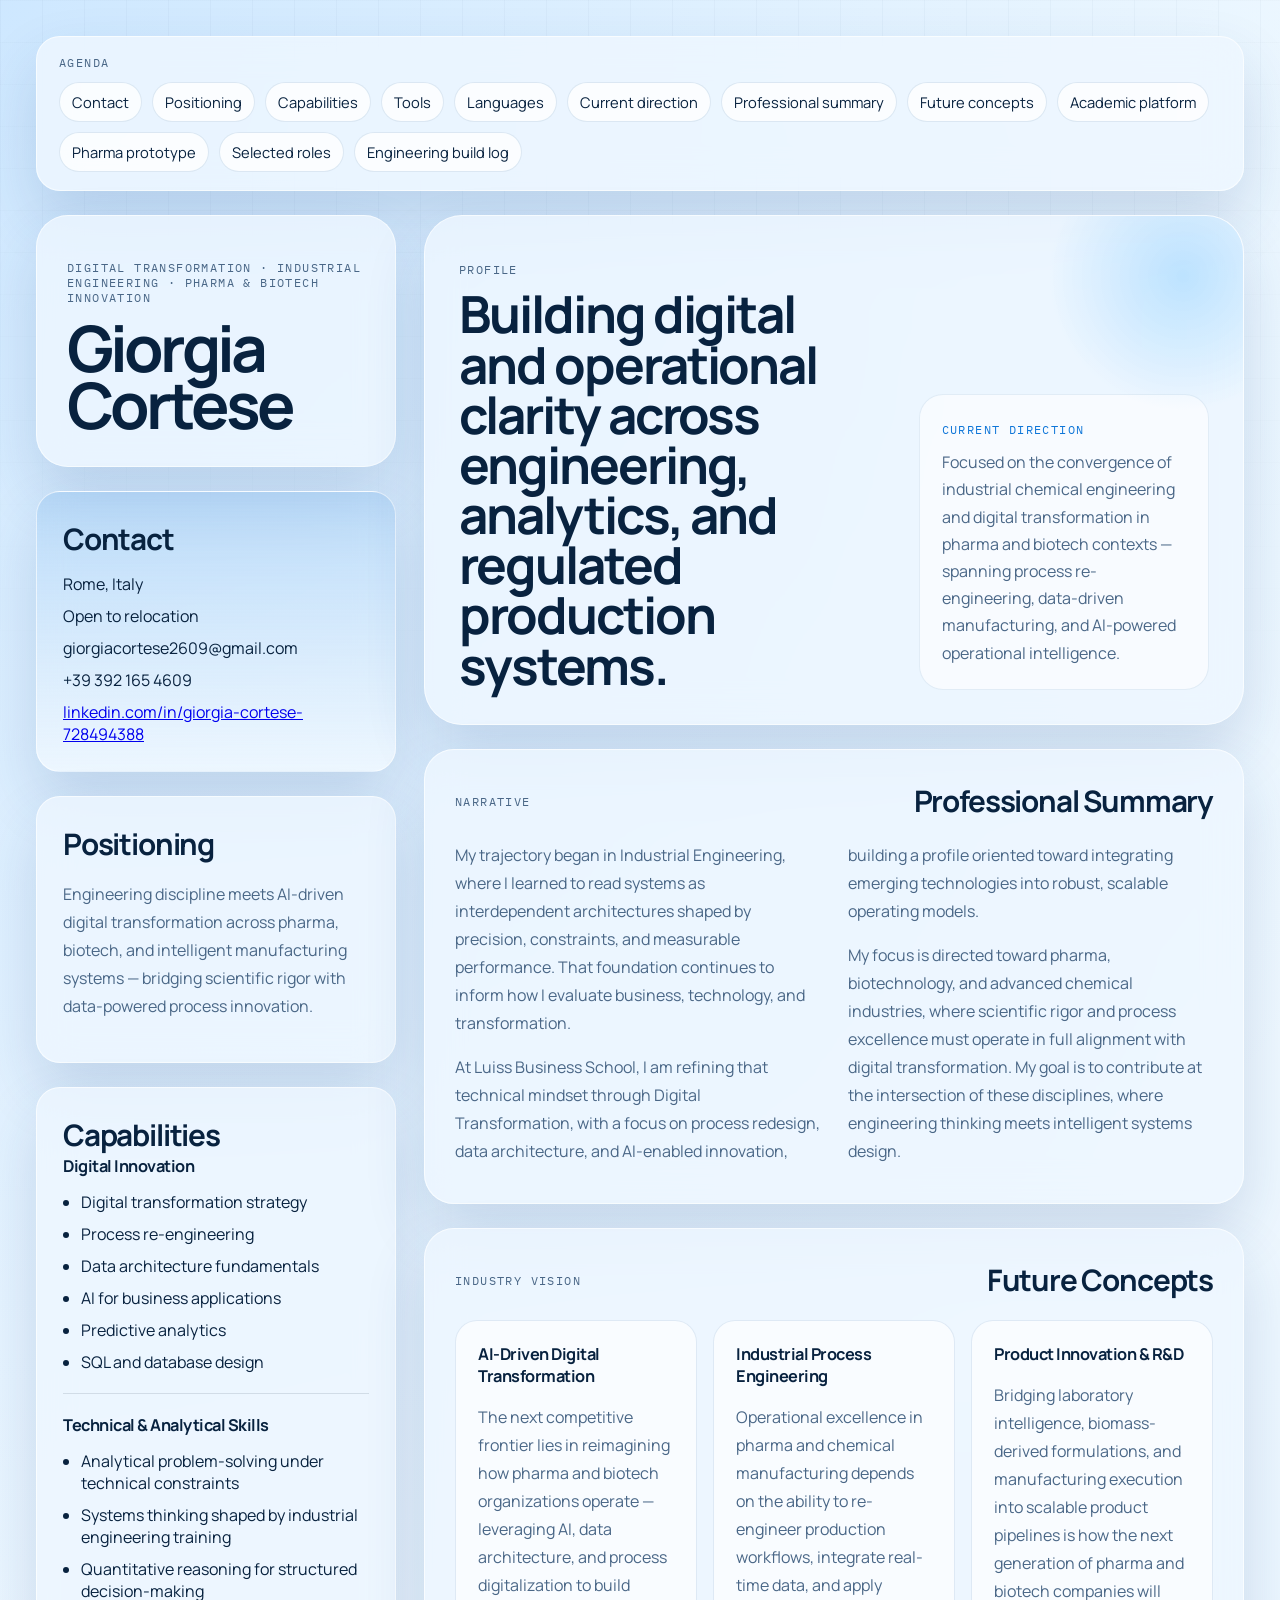
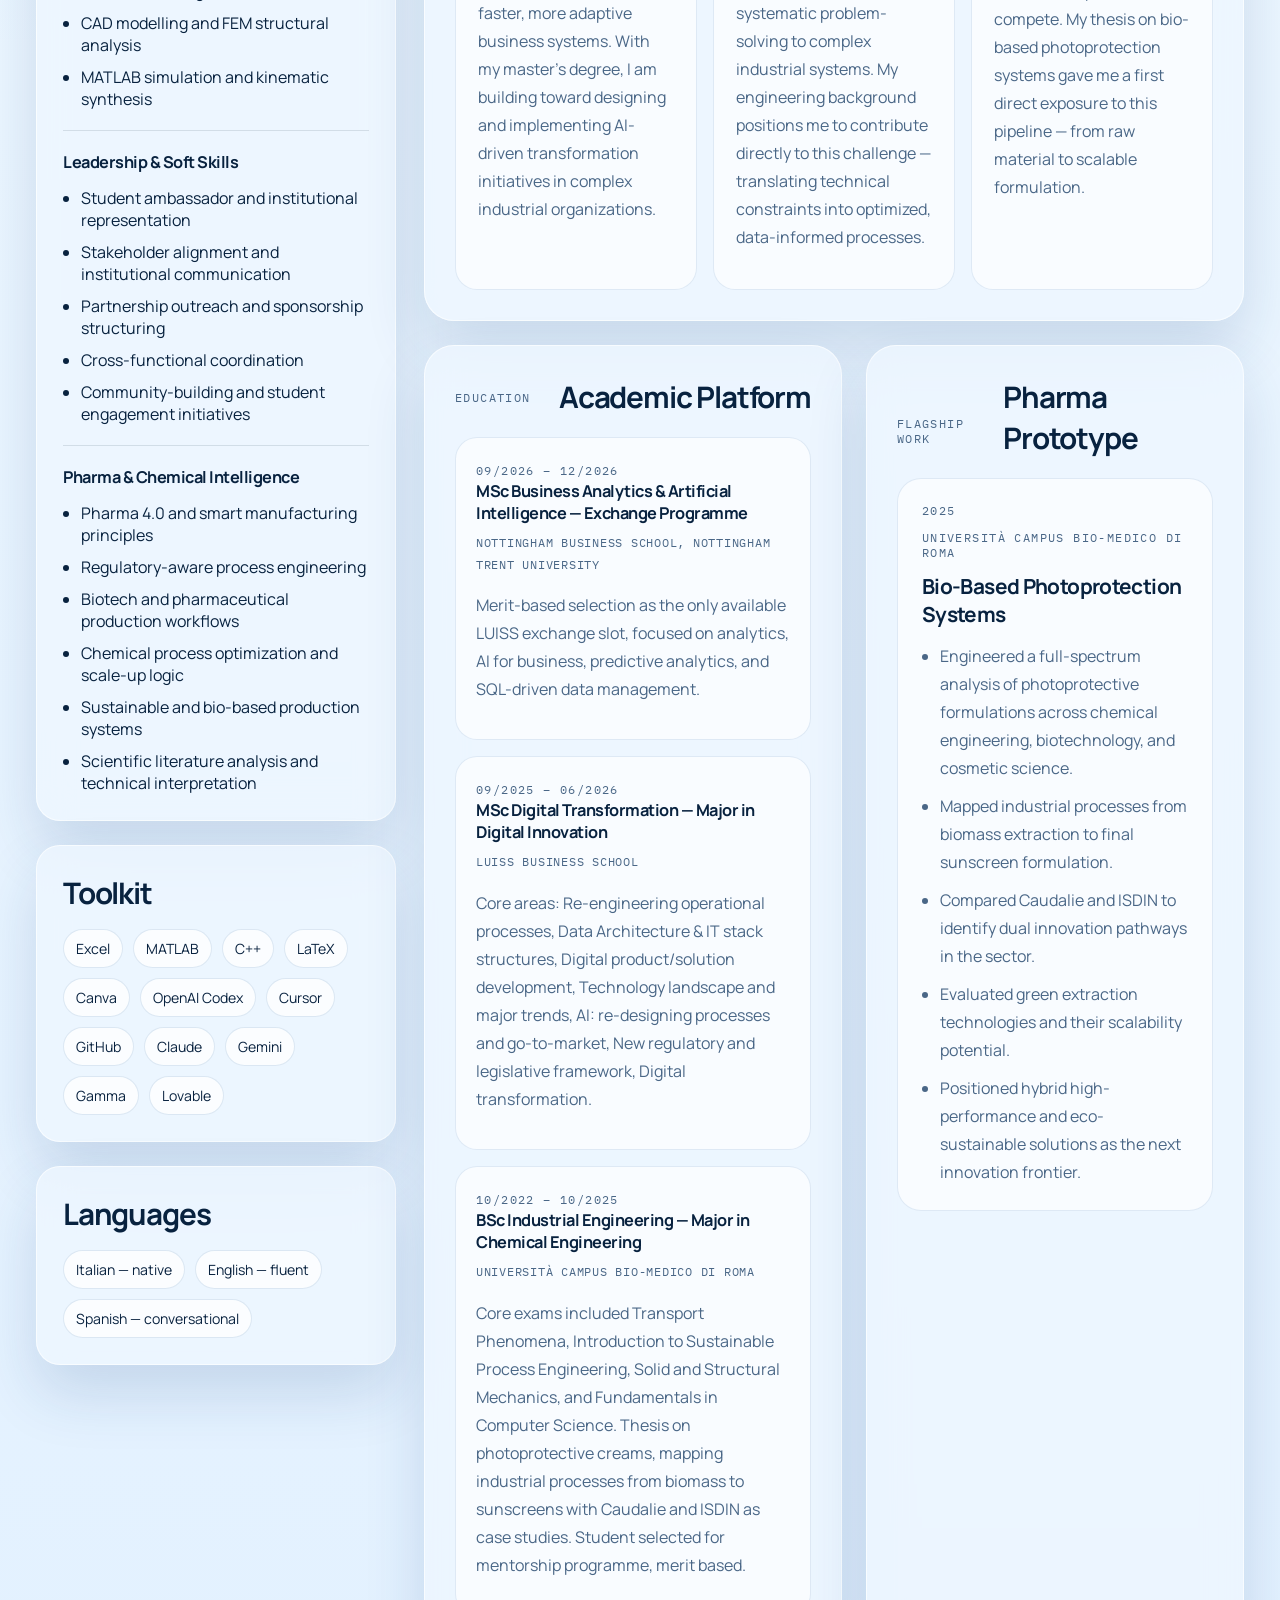
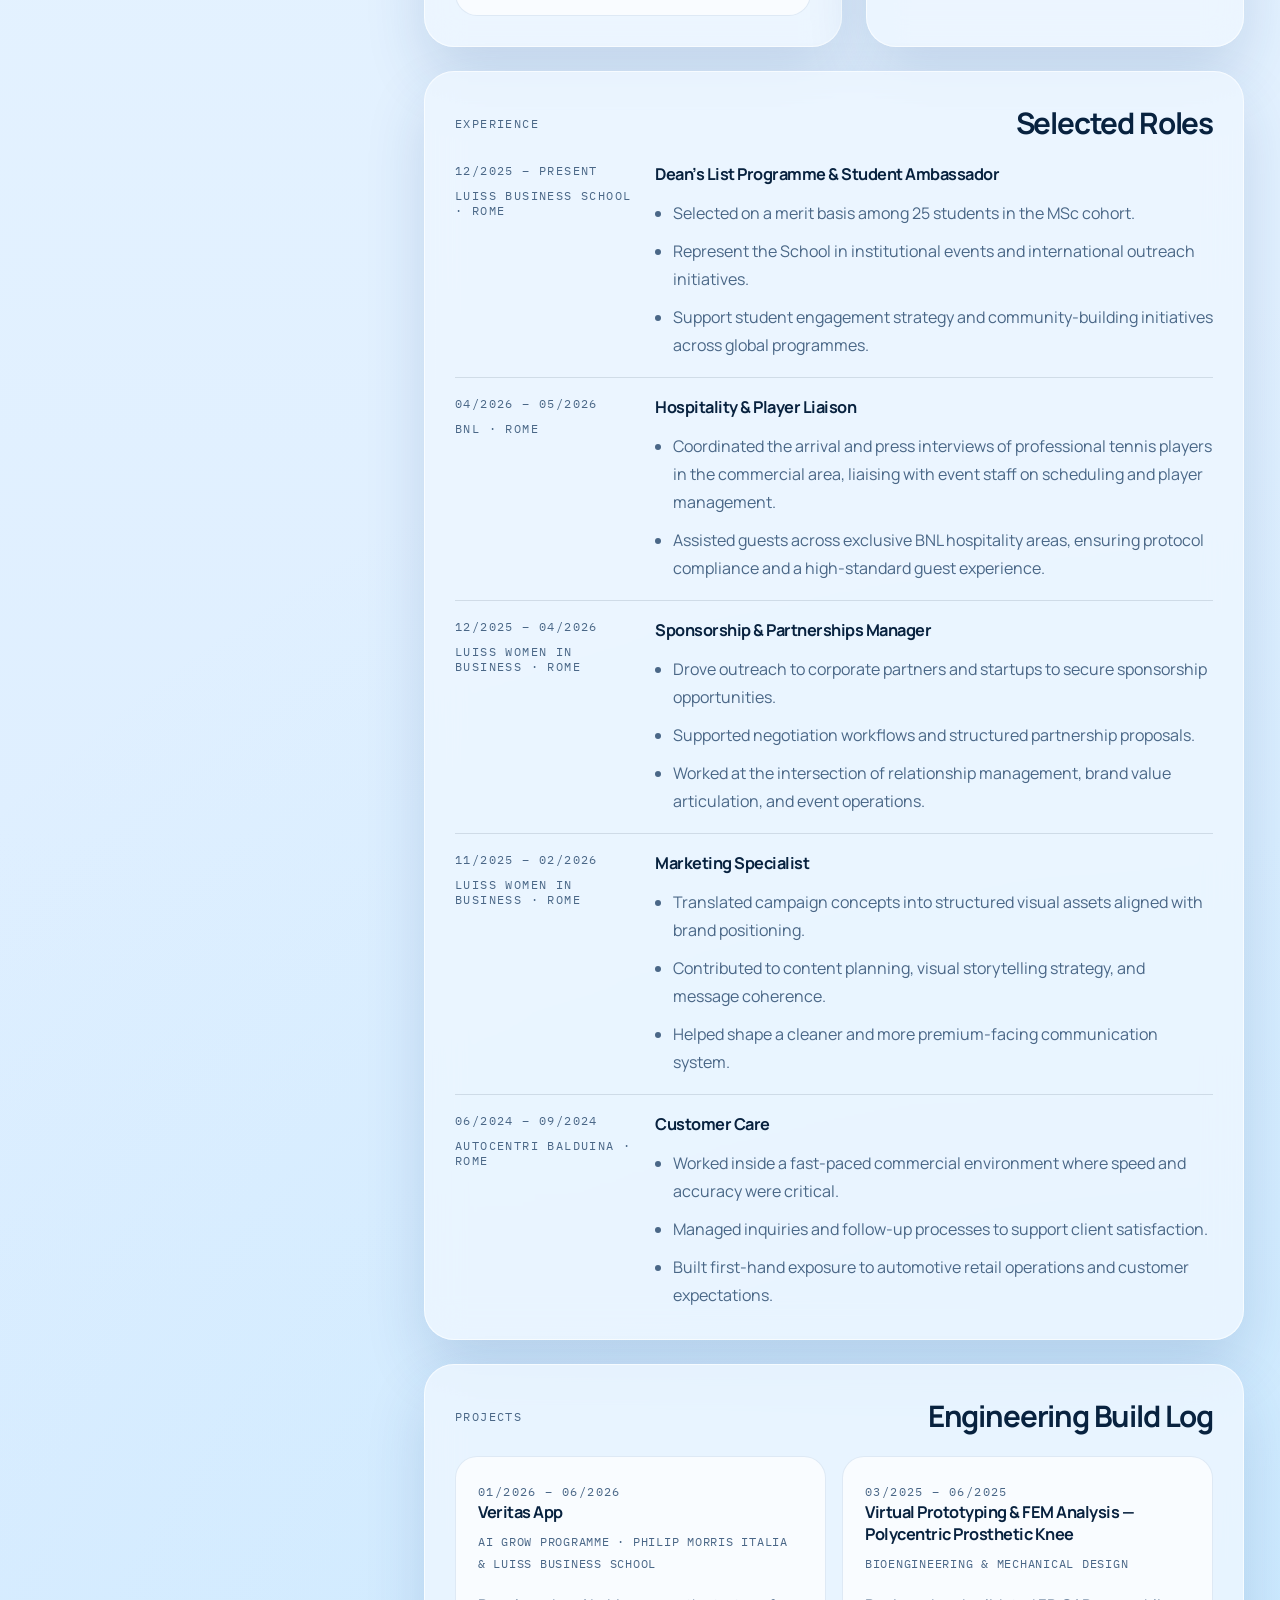
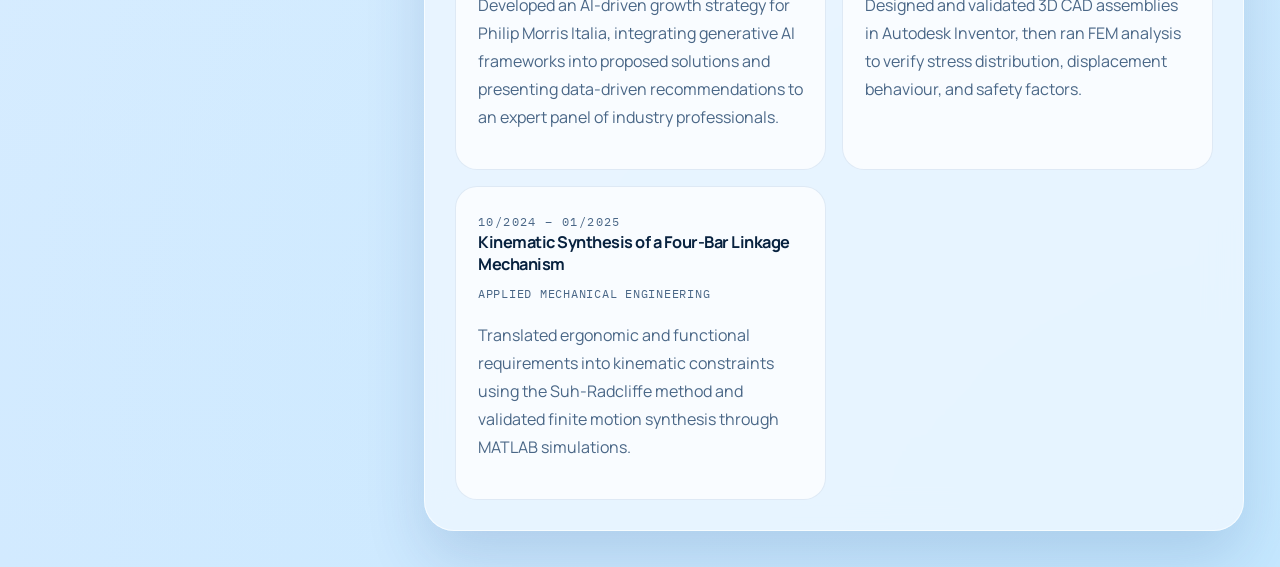
==== docs/index.html @ 7c0b0a6e "Add BNL hospitality role to selected work experience. Co-authored-by: Cursor <cursoragent@cursor.com" ====
<!DOCTYPE html>
<html lang="en">
<head>
  <meta charset="UTF-8">
  <meta name="viewport" content="width=device-width, initial-scale=1.0">
  <meta name="description" content="Resume of Giorgia Cortese, focused on digital transformation, engineering systems, and pharma innovation.">
  <title>Giorgia Cortese | Resume</title>
  <link rel="preconnect" href="https://fonts.googleapis.com">
  <link rel="preconnect" href="https://fonts.gstatic.com" crossorigin>
  <link href="https://fonts.googleapis.com/css2?family=Manrope:wght@400;500;600;700;800&family=IBM+Plex+Mono:wght@400;500&display=swap" rel="stylesheet">
  <link rel="stylesheet" href="./assets/css/main.css">
</head>
<body>
  <div class="page-shell">
    <nav class="agenda-panel" aria-label="Page agenda">
      <p class="agenda-label">Agenda</p>
      <div class="agenda-links">
        <a href="#contact">Contact</a>
        <a href="#positioning">Positioning</a>
        <a href="#capabilities">Capabilities</a>
        <a href="#toolkit">Tools</a>
        <a href="#languages">Languages</a>
        <a href="#current-direction">Current direction</a>
        <a href="#professional-summary">Professional summary</a>
        <a href="#future-concepts">Future concepts</a>
        <a href="#academic-platform">Academic platform</a>
        <a href="#pharma-prototype">Pharma prototype</a>
        <a href="#selected-roles">Selected roles</a>
        <a href="#engineering-build-log">Engineering build log</a>
      </div>
    </nav>
    <div class="page-grid">
      <aside class="sidebar">
        <div class="identity-block">
          <p class="eyebrow">Digital Transformation · Industrial Engineering · Pharma &amp; Biotech Innovation</p>
          <h1>Giorgia Cortese</h1>
        </div>

        <section class="panel panel-accent" id="contact">
          <h2>Contact</h2>
          <ul class="meta-list">
            <li>Rome, Italy</li>
            <li>Open to relocation</li>
            <li>giorgiacortese2609@gmail.com</li>
            <li>+39 392 165 4609</li>
            <li><a href="https://www.linkedin.com/in/giorgia-cortese-728494388">linkedin.com/in/giorgia-cortese-728494388</a></li>
          </ul>
        </section>

        <section class="panel" id="positioning">
          <h2>Positioning</h2>
          <p>
            Engineering discipline meets AI-driven digital transformation across pharma, biotech, and intelligent manufacturing systems — bridging scientific rigor with data-powered process innovation.
          </p>
        </section>

        <section class="panel" id="capabilities">
          <h2>Capabilities</h2>
          <div class="skill-group">
            <h3>Digital Innovation</h3>
            <ul>
              <li>Digital transformation strategy</li>
              <li>Process re-engineering</li>
              <li>Data architecture fundamentals</li>
              <li>AI for business applications</li>
              <li>Predictive analytics</li>
              <li>SQL and database design</li>
            </ul>
          </div>
          <div class="skill-group">
            <h3>Technical &amp; Analytical Skills</h3>
            <ul>
              <li>Analytical problem-solving under technical constraints</li>
              <li>Systems thinking shaped by industrial engineering training</li>
              <li>Quantitative reasoning for structured decision-making</li>
              <li>CAD modelling and FEM structural analysis</li>
              <li>MATLAB simulation and kinematic synthesis</li>
            </ul>
          </div>
          <div class="skill-group">
            <h3>Leadership &amp; Soft Skills</h3>
            <ul>
              <li>Student ambassador and institutional representation</li>
              <li>Stakeholder alignment and institutional communication</li>
              <li>Partnership outreach and sponsorship structuring</li>
              <li>Cross-functional coordination</li>
              <li>Community-building and student engagement initiatives</li>
            </ul>
          </div>
          <div class="skill-group">
            <h3>Pharma & Chemical Intelligence</h3>
            <ul>
              <li>Pharma 4.0 and smart manufacturing principles</li>
              <li>Regulatory-aware process engineering</li>
              <li>Biotech and pharmaceutical production workflows</li>
              <li>Chemical process optimization and scale-up logic</li>
              <li>Sustainable and bio-based production systems</li>
              <li>Scientific literature analysis and technical interpretation</li>
            </ul>
          </div>
        </section>

        <section class="panel" id="toolkit">
          <h2>Toolkit</h2>
          <div class="tag-cloud">
            <span>Excel</span>
            <span>MATLAB</span>
            <span>C++</span>
            <span>LaTeX</span>
            <span>Canva</span>
            <span>OpenAI Codex</span>
            <span>Cursor</span>
            <span>GitHub</span>
            <span>Claude</span>
            <span>Gemini</span>
            <span>Gamma</span>
            <span>Lovable</span>
          </div>
        </section>

        <section class="panel" id="languages">
          <h2>Languages</h2>
          <div class="tag-cloud">
            <span>Italian — native</span>
            <span>English — fluent</span>
            <span>Spanish — conversational</span>
          </div>
        </section>
      </aside>

      <main class="content">
        <section class="hero-card" id="current-direction">
          <div class="hero-copy">
            <p class="section-kicker">Profile</p>
            <h2>Building digital and operational clarity across engineering, analytics, and regulated production systems.</h2>
          </div>
          <div class="hero-note">
            <span class="note-label">Current direction</span>
            <p>
              Focused on the convergence of industrial chemical engineering and digital transformation in pharma and biotech contexts — spanning process re-engineering, data-driven manufacturing, and AI-powered operational intelligence.
            </p>
          </div>
        </section>

        <section class="content-section" id="professional-summary">
          <div class="section-heading">
            <p class="section-kicker">Narrative</p>
            <h2>Professional Summary</h2>
          </div>
          <div class="prose-block">
            <p>
              My trajectory began in Industrial Engineering, where I learned to read systems as interdependent architectures shaped by precision, constraints, and measurable performance. That foundation continues to inform how I evaluate business, technology, and transformation.
            </p>
            <p>
              At Luiss Business School, I am refining that technical mindset through Digital Transformation, with a focus on process redesign, data architecture, and AI-enabled innovation, building a profile oriented toward integrating emerging technologies into robust, scalable operating models.
            </p>
            <p>
              My focus is directed toward pharma, biotechnology, and advanced chemical industries, where scientific rigor and process excellence must operate in full alignment with digital transformation. My goal is to contribute at the intersection of these disciplines, where engineering thinking meets intelligent systems design.
            </p>
          </div>
        </section>

        <section class="content-section" id="future-concepts">
          <div class="section-heading">
            <p class="section-kicker">Industry Vision</p>
            <h2>Future Concepts</h2>
          </div>
          <div class="vision-grid">
            <article class="vision-card">
              <h3>AI-Driven Digital Transformation</h3>
              <p>The next competitive frontier lies in reimagining how pharma and biotech organizations operate — leveraging AI, data architecture, and process digitalization to build faster, more adaptive business systems. With my master's degree, I am building toward designing and implementing AI-driven transformation initiatives in complex industrial organizations.</p>
            </article>
            <article class="vision-card">
              <h3>Industrial Process Engineering</h3>
              <p>Operational excellence in pharma and chemical manufacturing depends on the ability to re-engineer production workflows, integrate real-time data, and apply systematic problem-solving to complex industrial systems. My engineering background positions me to contribute directly to this challenge — translating technical constraints into optimized, data-informed processes.</p>
            </article>
            <article class="vision-card">
              <h3>Product Innovation &amp; R&amp;D</h3>
              <p>Bridging laboratory intelligence, biomass-derived formulations, and manufacturing execution into scalable product pipelines is how the next generation of pharma and biotech companies will compete. My thesis on bio-based photoprotection systems gave me a first direct exposure to this pipeline — from raw material to scalable formulation.</p>
            </article>
          </div>
        </section>

        <section class="split-section">
          <div class="content-section" id="academic-platform">
            <div class="section-heading">
              <p class="section-kicker">Education</p>
              <h2>Academic Platform</h2>
            </div>
            <div class="stack-list">
              <article class="stack-item">
                <span class="stack-period">09/2026 – 12/2026</span>
                <h3>MSc Business Analytics & Artificial Intelligence — Exchange Programme</h3>
                <p class="stack-place">Nottingham Business School, Nottingham Trent University</p>
                <p>Merit-based selection as the only available LUISS exchange slot, focused on analytics, AI for business, predictive analytics, and SQL-driven data management.</p>
              </article>
              <article class="stack-item">
                <span class="stack-period">09/2025 – 06/2026</span>
                <h3>MSc Digital Transformation — Major in Digital Innovation</h3>
                <p class="stack-place">Luiss Business School</p>
                <p>Core areas: Re-engineering operational processes, Data Architecture &amp; IT stack structures, Digital product/solution development, Technology landscape and major trends, AI: re-designing processes and go-to-market, New regulatory and legislative framework, Digital transformation.</p>
              </article>
              <article class="stack-item">
                <span class="stack-period">10/2022 – 10/2025</span>
                <h3>BSc Industrial Engineering — Major in Chemical Engineering</h3>
                <p class="stack-place">Università Campus Bio-Medico di Roma</p>
                <p>Core exams included Transport Phenomena, Introduction to Sustainable Process Engineering, Solid and Structural Mechanics, and Fundamentals in Computer Science. Thesis on photoprotective creams, mapping industrial processes from biomass to sunscreens with Caudalie and ISDIN as case studies. Student selected for mentorship programme, merit based.</p>
              </article>
            </div>
          </div>

          <div class="content-section" id="pharma-prototype">
            <div class="section-heading">
              <p class="section-kicker">Flagship Work</p>
              <h2>Pharma Prototype</h2>
            </div>
            <article class="feature-card">
              <div class="feature-meta">
                <span>2025</span>
                <span>Università Campus Bio-Medico di Roma</span>
              </div>
              <h3>Bio-Based Photoprotection Systems</h3>
              <ul>
                <li>Engineered a full-spectrum analysis of photoprotective formulations across chemical engineering, biotechnology, and cosmetic science.</li>
                <li>Mapped industrial processes from biomass extraction to final sunscreen formulation.</li>
                <li>Compared Caudalie and ISDIN to identify dual innovation pathways in the sector.</li>
                <li>Evaluated green extraction technologies and their scalability potential.</li>
                <li>Positioned hybrid high-performance and eco-sustainable solutions as the next innovation frontier.</li>
              </ul>
            </article>
          </div>
        </section>

        <section class="content-section" id="selected-roles">
          <div class="section-heading">
            <p class="section-kicker">Experience</p>
            <h2>Selected Roles</h2>
          </div>
          <div class="timeline">
            <article class="timeline-item">
              <div class="timeline-meta">
                <span>12/2025 – Present</span>
                <span>Luiss Business School · Rome</span>
              </div>
              <div class="timeline-body">
                <h3>Dean’s List Programme & Student Ambassador</h3>
                <ul>
                  <li>Selected on a merit basis among 25 students in the MSc cohort.</li>
                  <li>Represent the School in institutional events and international outreach initiatives.</li>
                  <li>Support student engagement strategy and community-building initiatives across global programmes.</li>
                </ul>
              </div>
            </article>

            <article class="timeline-item">
              <div class="timeline-meta">
                <span>04/2026 – 05/2026</span>
                <span>BNL · Rome</span>
              </div>
              <div class="timeline-body">
                <h3>Hospitality &amp; Player Liaison</h3>
                <ul>
                  <li>Coordinated the arrival and press interviews of professional tennis players in the commercial area, liaising with event staff on scheduling and player management.</li>
                  <li>Assisted guests across exclusive BNL hospitality areas, ensuring protocol compliance and a high-standard guest experience.</li>
                </ul>
              </div>
            </article>

            <article class="timeline-item">
              <div class="timeline-meta">
                <span>12/2025 – 04/2026</span>
                <span>Luiss Women In Business · Rome</span>
              </div>
              <div class="timeline-body">
                <h3>Sponsorship & Partnerships Manager</h3>
                <ul>
                  <li>Drove outreach to corporate partners and startups to secure sponsorship opportunities.</li>
                  <li>Supported negotiation workflows and structured partnership proposals.</li>
                  <li>Worked at the intersection of relationship management, brand value articulation, and event operations.</li>
                </ul>
              </div>
            </article>

            <article class="timeline-item">
              <div class="timeline-meta">
                <span>11/2025 – 02/2026</span>
                <span>Luiss Women In Business · Rome</span>
              </div>
              <div class="timeline-body">
                <h3>Marketing Specialist</h3>
                <ul>
                  <li>Translated campaign concepts into structured visual assets aligned with brand positioning.</li>
                  <li>Contributed to content planning, visual storytelling strategy, and message coherence.</li>
                  <li>Helped shape a cleaner and more premium-facing communication system.</li>
                </ul>
              </div>
            </article>

            <article class="timeline-item">
              <div class="timeline-meta">
                <span>06/2024 – 09/2024</span>
                <span>Autocentri Balduina · Rome</span>
              </div>
              <div class="timeline-body">
                <h3>Customer Care</h3>
                <ul>
                  <li>Worked inside a fast-paced commercial environment where speed and accuracy were critical.</li>
                  <li>Managed inquiries and follow-up processes to support client satisfaction.</li>
                  <li>Built first-hand exposure to automotive retail operations and customer expectations.</li>
                </ul>
              </div>
            </article>
          </div>
        </section>

        <section class="content-section" id="engineering-build-log">
          <div class="section-heading">
            <p class="section-kicker">Projects</p>
            <h2>Engineering Build Log</h2>
          </div>
          <div class="project-grid">
            <article class="project-card">
              <span class="project-period">01/2026 – 06/2026</span>
              <h3>Veritas App</h3>
              <p class="project-context">AI Grow Programme · Philip Morris Italia &amp; Luiss Business School</p>
              <p>Developed an AI-driven growth strategy for Philip Morris Italia, integrating generative AI frameworks into proposed solutions and presenting data-driven recommendations to an expert panel of industry professionals.</p>
            </article>
            <article class="project-card">
              <span class="project-period">03/2025 – 06/2025</span>
              <h3>Virtual Prototyping & FEM Analysis — Polycentric Prosthetic Knee</h3>
              <p class="project-context">Bioengineering & Mechanical Design</p>
              <p>Designed and validated 3D CAD assemblies in Autodesk Inventor, then ran FEM analysis to verify stress distribution, displacement behaviour, and safety factors.</p>
            </article>
            <article class="project-card">
              <span class="project-period">10/2024 – 01/2025</span>
              <h3>Kinematic Synthesis of a Four-Bar Linkage Mechanism</h3>
              <p class="project-context">Applied Mechanical Engineering</p>
              <p>Translated ergonomic and functional requirements into kinematic constraints using the Suh-Radcliffe method and validated finite motion synthesis through MATLAB simulations.</p>
            </article>
          </div>
        </section>
      </main>
    </div>
  </div>
</body>
</html>
---- docs/assets/css/main.css ----
:root {
  --bg: #d8ebff;
  --paper: #eef7ff;
  --paper-strong: #f9fcff;
  --ink: #08223f;
  --muted: #4a6787;
  --line: rgba(8, 34, 63, 0.12);
  --accent: #0f76d8;
  --accent-soft: rgba(15, 118, 216, 0.12);
  --shadow: 0 28px 60px rgba(25, 71, 128, 0.16);
  --radius-xl: 32px;
  --radius-lg: 24px;
  --radius-md: 18px;
}

* {
  box-sizing: border-box;
}

html {
  font-size: 16px;
  scroll-behavior: smooth;
}

body {
  margin: 0;
  min-height: 100dvh;
  font-family: "Manrope", sans-serif;
  color: var(--ink);
  background:
    radial-gradient(circle at top left, rgba(71, 163, 255, 0.22), transparent 30%),
    radial-gradient(circle at bottom right, rgba(143, 223, 255, 0.26), transparent 34%),
    linear-gradient(180deg, #f4fbff 0%, var(--bg) 100%);
}

body::before {
  content: "";
  position: fixed;
  inset: 0;
  pointer-events: none;
  background-image: linear-gradient(rgba(23, 23, 23, 0.025) 1px, transparent 1px),
    linear-gradient(90deg, rgba(23, 61, 102, 0.05) 1px, transparent 1px);
  background-size: 42px 42px;
  mask-image: linear-gradient(180deg, rgba(0, 0, 0, 0.65), transparent 85%);
}

.page-shell {
  padding: 36px;
}

.agenda-panel {
  max-width: 1440px;
  margin: 0 auto 24px;
  padding: 18px 22px;
  border-radius: 24px;
  background: rgba(238, 247, 255, 0.82);
  border: 1px solid rgba(255, 255, 255, 0.62);
  box-shadow: var(--shadow);
  backdrop-filter: blur(18px);
}

.agenda-label {
  margin: 0 0 12px;
  font-family: "IBM Plex Mono", monospace;
  font-size: 0.73rem;
  letter-spacing: 0.12em;
  text-transform: uppercase;
  color: var(--muted);
}

.agenda-links {
  display: flex;
  flex-wrap: wrap;
  gap: 10px;
}

.agenda-links a {
  padding: 9px 12px;
  border-radius: 999px;
  background: rgba(255, 255, 255, 0.78);
  border: 1px solid rgba(28, 99, 172, 0.14);
  color: var(--ink);
  font-size: 0.92rem;
  text-decoration: none;
}

.agenda-links a:hover {
  background: rgba(214, 238, 255, 0.95);
}

.page-grid {
  max-width: 1440px;
  margin: 0 auto;
  display: grid;
  grid-template-columns: minmax(300px, 360px) minmax(0, 1fr);
  gap: 28px;
  align-items: start;
}

.sidebar,
.content {
  display: grid;
  gap: 24px;
}

.sidebar {
  position: sticky;
  top: 28px;
}

.identity-block,
.panel,
.hero-card,
.content-section {
  background: rgba(238, 247, 255, 0.8);
  backdrop-filter: blur(18px);
  border: 1px solid rgba(255, 255, 255, 0.62);
  box-shadow: var(--shadow);
}

.identity-block {
  padding: 32px 30px;
  border-radius: var(--radius-xl);
}

.identity-block h1 {
  margin: 14px 0 0;
  font-size: clamp(3rem, 5vw, 4.8rem);
  line-height: 0.9;
  letter-spacing: -0.06em;
  max-width: 6ch;
}

.eyebrow,
.section-kicker,
.note-label,
.stack-period,
.project-period,
.timeline-meta,
.feature-meta {
  font-family: "IBM Plex Mono", monospace;
  font-size: 0.73rem;
  letter-spacing: 0.12em;
  text-transform: uppercase;
}

.eyebrow,
.section-kicker,
.timeline-meta,
.feature-meta,
.stack-period,
.project-period {
  color: var(--muted);
}

.intro {
  margin: 18px 0 0;
  font-size: 1rem;
  line-height: 1.8;
  color: var(--muted);
}

.panel {
  padding: 26px;
  border-radius: var(--radius-lg);
}

.panel-accent {
  background: linear-gradient(180deg, rgba(15, 118, 216, 0.14), rgba(238, 247, 255, 0.9));
}

.panel h2,
.section-heading h2,
.hero-copy h2 {
  margin: 0;
  font-size: 1.85rem;
  letter-spacing: -0.04em;
}

.panel p,
.stack-item p,
.project-card p,
.vision-card p,
.feature-card li,
.timeline-body li,
.prose-block p {
  color: var(--muted);
  line-height: 1.75;
}

.meta-list,
.skill-group ul,
.timeline-body ul,
.feature-card ul {
  margin: 14px 0 0;
  padding-left: 18px;
}

.meta-list {
  padding-left: 0;
  list-style: none;
}

.meta-list li + li,
.skill-group li + li,
.timeline-body li + li,
.feature-card li + li {
  margin-top: 10px;
}

.skill-group + .skill-group {
  margin-top: 20px;
  padding-top: 20px;
  border-top: 1px solid var(--line);
}

.skill-group h3,
.timeline-body h3,
.feature-card h3,
.stack-item h3,
.project-card h3,
.vision-card h3 {
  margin: 0;
  font-size: 1.02rem;
  letter-spacing: -0.03em;
}

.tag-cloud {
  display: flex;
  flex-wrap: wrap;
  gap: 10px;
  margin-top: 16px;
}

.tag-cloud span {
  padding: 9px 12px;
  border-radius: 999px;
  background: rgba(255, 255, 255, 0.78);
  border: 1px solid rgba(28, 99, 172, 0.14);
  font-size: 0.88rem;
}

.hero-card {
  padding: 34px;
  border-radius: 38px;
  display: grid;
  grid-template-columns: 1.2fr 0.8fr;
  gap: 24px;
  overflow: hidden;
  position: relative;
}

.hero-card::after {
  content: "";
  position: absolute;
  width: 280px;
  height: 280px;
  right: -80px;
  top: -80px;
  border-radius: 50%;
  background: radial-gradient(circle, rgba(64, 175, 255, 0.28), transparent 68%);
}

.hero-copy h2 {
  margin-top: 10px;
  font-size: clamp(2.2rem, 4vw, 3.7rem);
  line-height: 0.98;
  max-width: 12ch;
}

.hero-note {
  align-self: end;
  padding: 22px;
  border-radius: 24px;
  background: rgba(249, 252, 255, 0.84);
  border: 1px solid rgba(27, 98, 170, 0.1);
}

.note-label {
  color: var(--accent);
}

.hero-note p {
  margin: 10px 0 0;
  line-height: 1.7;
  color: var(--muted);
}

.content-section {
  padding: 30px;
  border-radius: 30px;
}

.section-heading {
  display: flex;
  align-items: end;
  justify-content: space-between;
  gap: 12px;
  margin-bottom: 20px;
}

.prose-block {
  columns: 2;
  column-gap: 28px;
}

.prose-block p {
  margin: 0 0 16px;
}

.timeline {
  display: grid;
  gap: 18px;
}

.timeline-item {
  display: grid;
  grid-template-columns: 180px minmax(0, 1fr);
  gap: 20px;
  padding-top: 18px;
  border-top: 1px solid var(--line);
}

.timeline-item:first-child {
  padding-top: 0;
  border-top: 0;
}

.timeline-meta {
  display: grid;
  gap: 10px;
  align-content: start;
}

.split-section {
  display: grid;
  grid-template-columns: 1.05fr 0.95fr;
  gap: 24px;
}

.feature-card,
.stack-item,
.project-card,
.vision-card {
  background: var(--paper-strong);
  border: 1px solid rgba(28, 99, 172, 0.12);
}

.feature-card {
  padding: 24px;
  border-radius: 24px;
}

.feature-meta {
  display: flex;
  justify-content: space-between;
  gap: 12px;
  flex-wrap: wrap;
}

.feature-card h3 {
  margin-top: 12px;
  font-size: 1.3rem;
}

.stack-list {
  display: grid;
  gap: 16px;
}

.stack-item {
  padding: 20px;
  border-radius: 22px;
}

.stack-place,
.project-context {
  margin-top: 8px;
  font-family: "IBM Plex Mono", monospace;
  font-size: 0.78rem;
  letter-spacing: 0.06em;
  text-transform: uppercase;
  color: var(--accent);
}

.project-grid,
.vision-grid {
  display: grid;
  gap: 16px;
}

.project-grid {
  grid-template-columns: repeat(2, minmax(0, 1fr));
}

.vision-grid {
  grid-template-columns: repeat(3, minmax(0, 1fr));
}

.project-card,
.vision-card {
  padding: 22px;
  border-radius: 22px;
}

@media (max-width: 1120px) {
  .page-grid,
  .split-section,
  .hero-card,
  .vision-grid,
  .project-grid {
    grid-template-columns: 1fr;
  }

  .sidebar {
    position: static;
  }

  .prose-block {
    columns: 1;
  }
}

@media (max-width: 720px) {
  .page-shell {
    padding: 16px;
  }

  .identity-block,
  .agenda-panel,
  .panel,
  .hero-card,
  .content-section {
    padding: 22px;
    border-radius: 24px;
  }

  .timeline-item {
    grid-template-columns: 1fr;
  }

  .identity-block h1,
  .hero-copy h2 {
    max-width: none;
  }

  .agenda-links {
    gap: 8px;
  }

  .agenda-links a {
    font-size: 0.85rem;
  }
}

@media print {
  body {
    background: #ffffff;
  }

  body::before {
    display: none;
  }

  .page-shell {
    padding: 0;
  }

  .page-grid {
    max-width: none;
    gap: 14px;
    grid-template-columns: 300px 1fr;
  }

  .identity-block,
  .panel,
  .hero-card,
  .content-section,
  .feature-card,
  .stack-item,
  .project-card,
  .vision-card {
    box-shadow: none;
    background: #ffffff;
  }
}
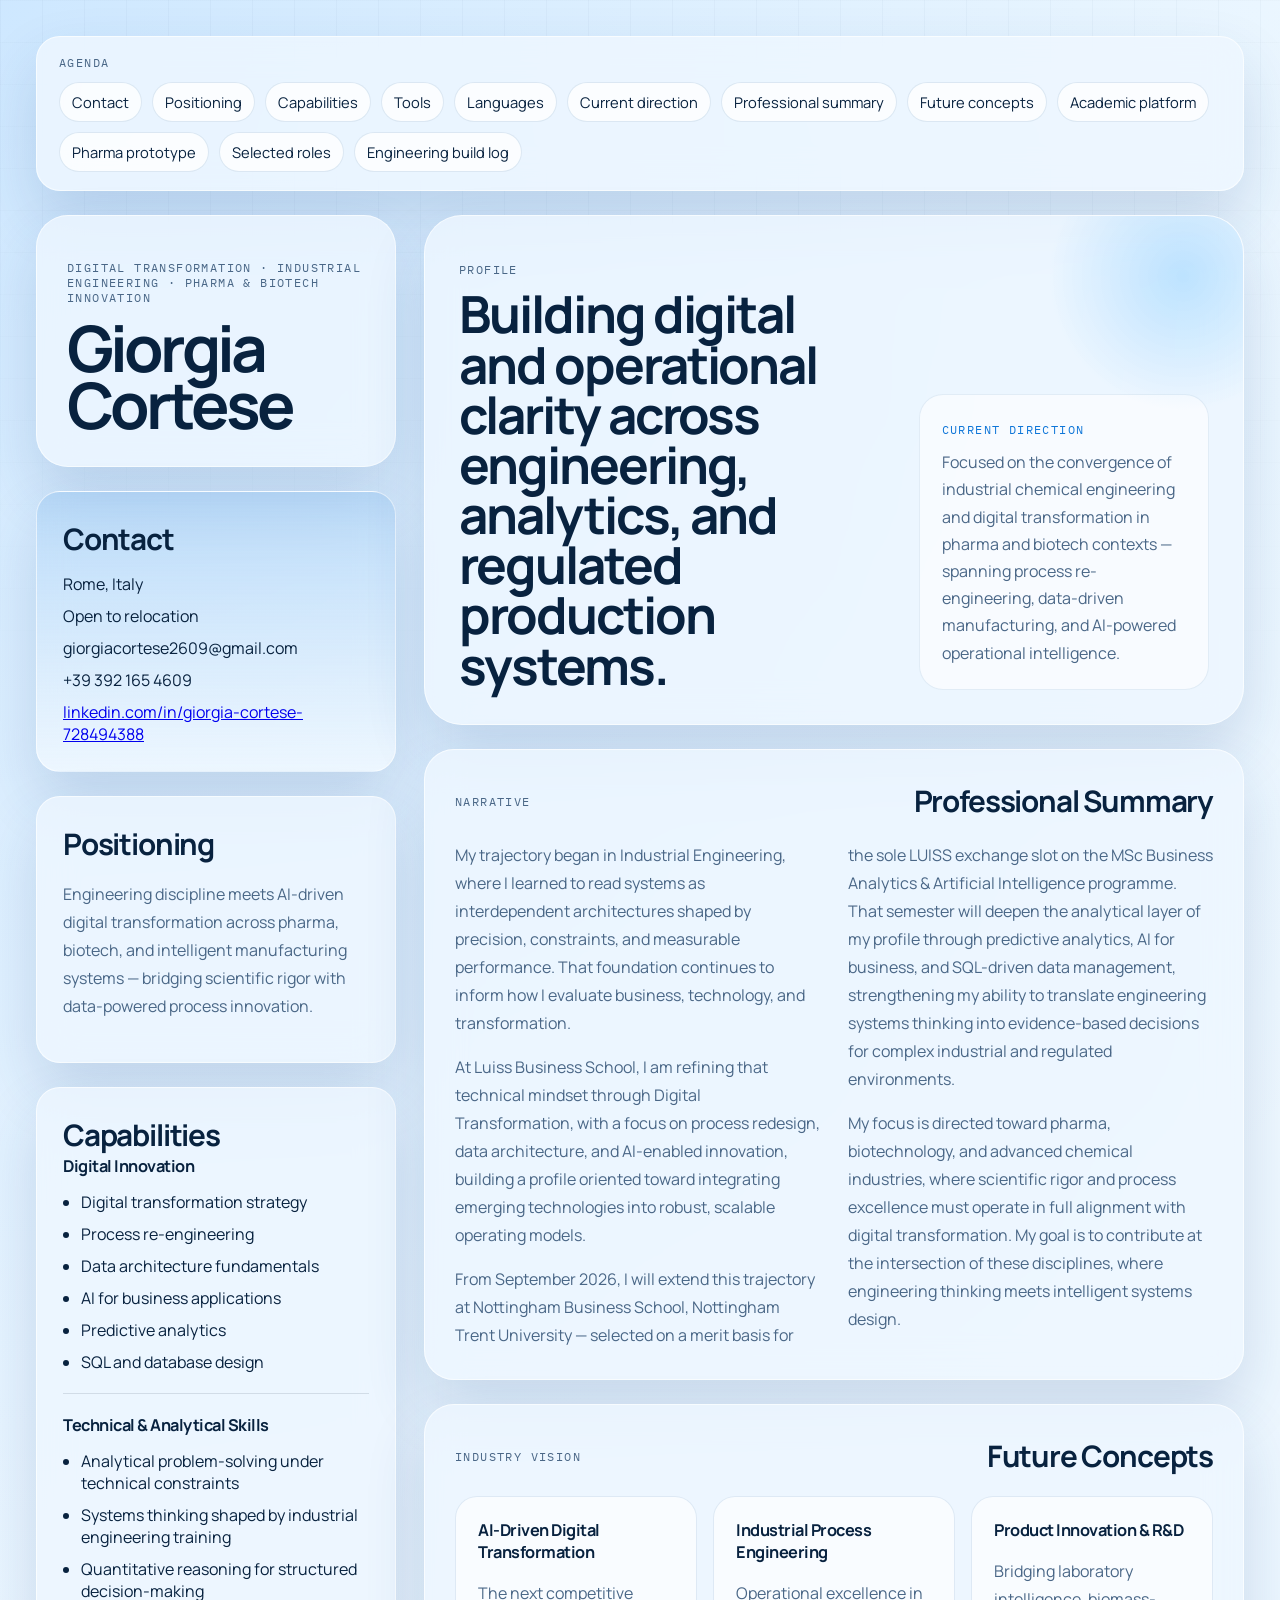
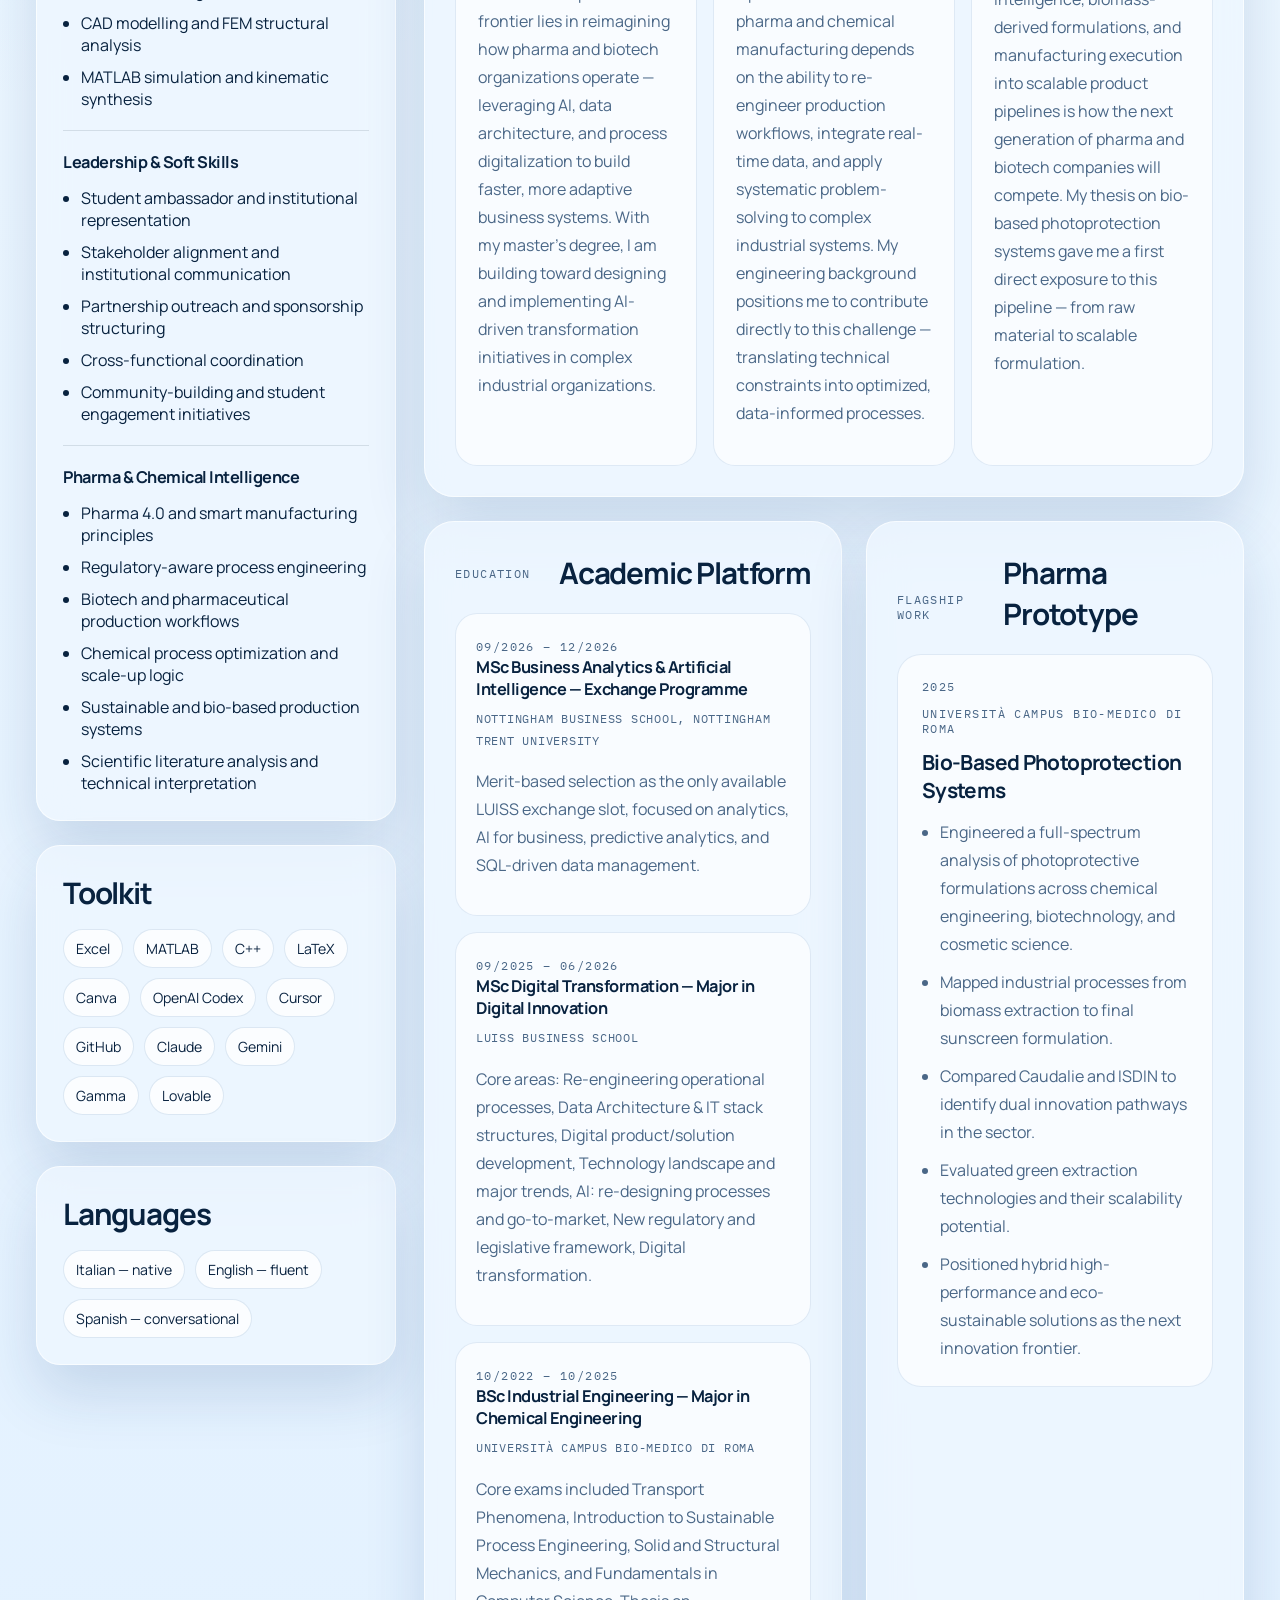
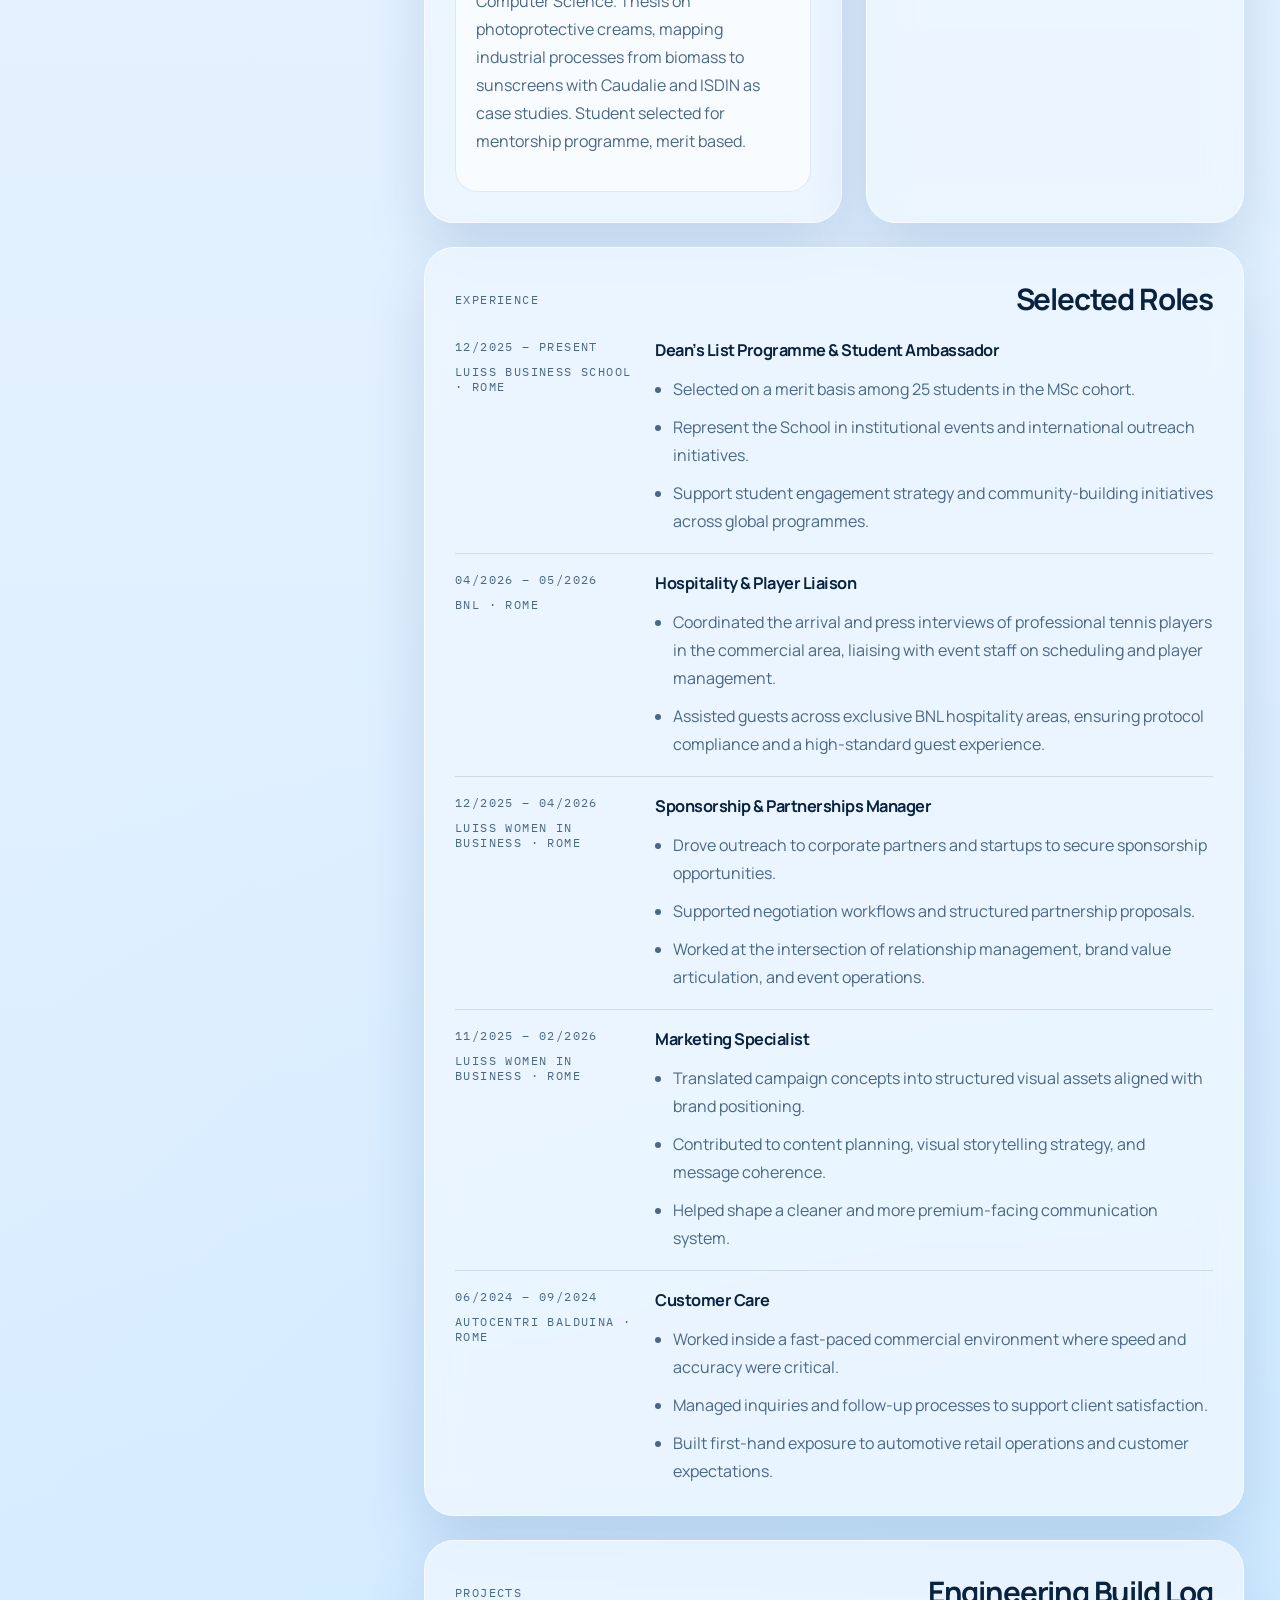
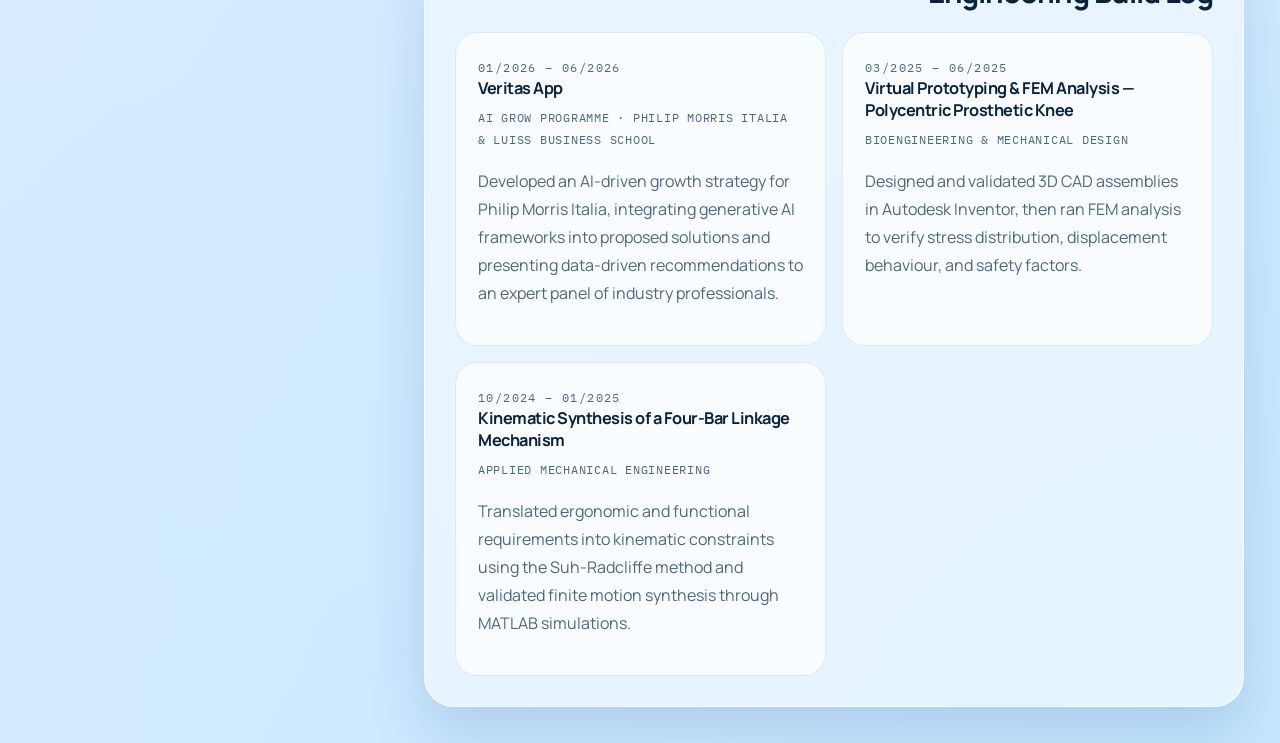
==== commit a8dd2e5b: "Add Nottingham exchange paragraph to professional summary. Co-authored-by: Cursor <cursoragent@curso" ====
--- a/docs/index.html
+++ b/docs/index.html
@@ -155,6 +155,9 @@
               At Luiss Business School, I am refining that technical mindset through Digital Transformation, with a focus on process redesign, data architecture, and AI-enabled innovation, building a profile oriented toward integrating emerging technologies into robust, scalable operating models.
             </p>
             <p>
+              From September 2026, I will extend this trajectory at Nottingham Business School, Nottingham Trent University — selected on a merit basis for the sole LUISS exchange slot on the MSc Business Analytics &amp; Artificial Intelligence programme. That semester will deepen the analytical layer of my profile through predictive analytics, AI for business, and SQL-driven data management, strengthening my ability to translate engineering systems thinking into evidence-based decisions for complex industrial and regulated environments.
+            </p>
+            <p>
               My focus is directed toward pharma, biotechnology, and advanced chemical industries, where scientific rigor and process excellence must operate in full alignment with digital transformation. My goal is to contribute at the intersection of these disciplines, where engineering thinking meets intelligent systems design.
             </p>
           </div>
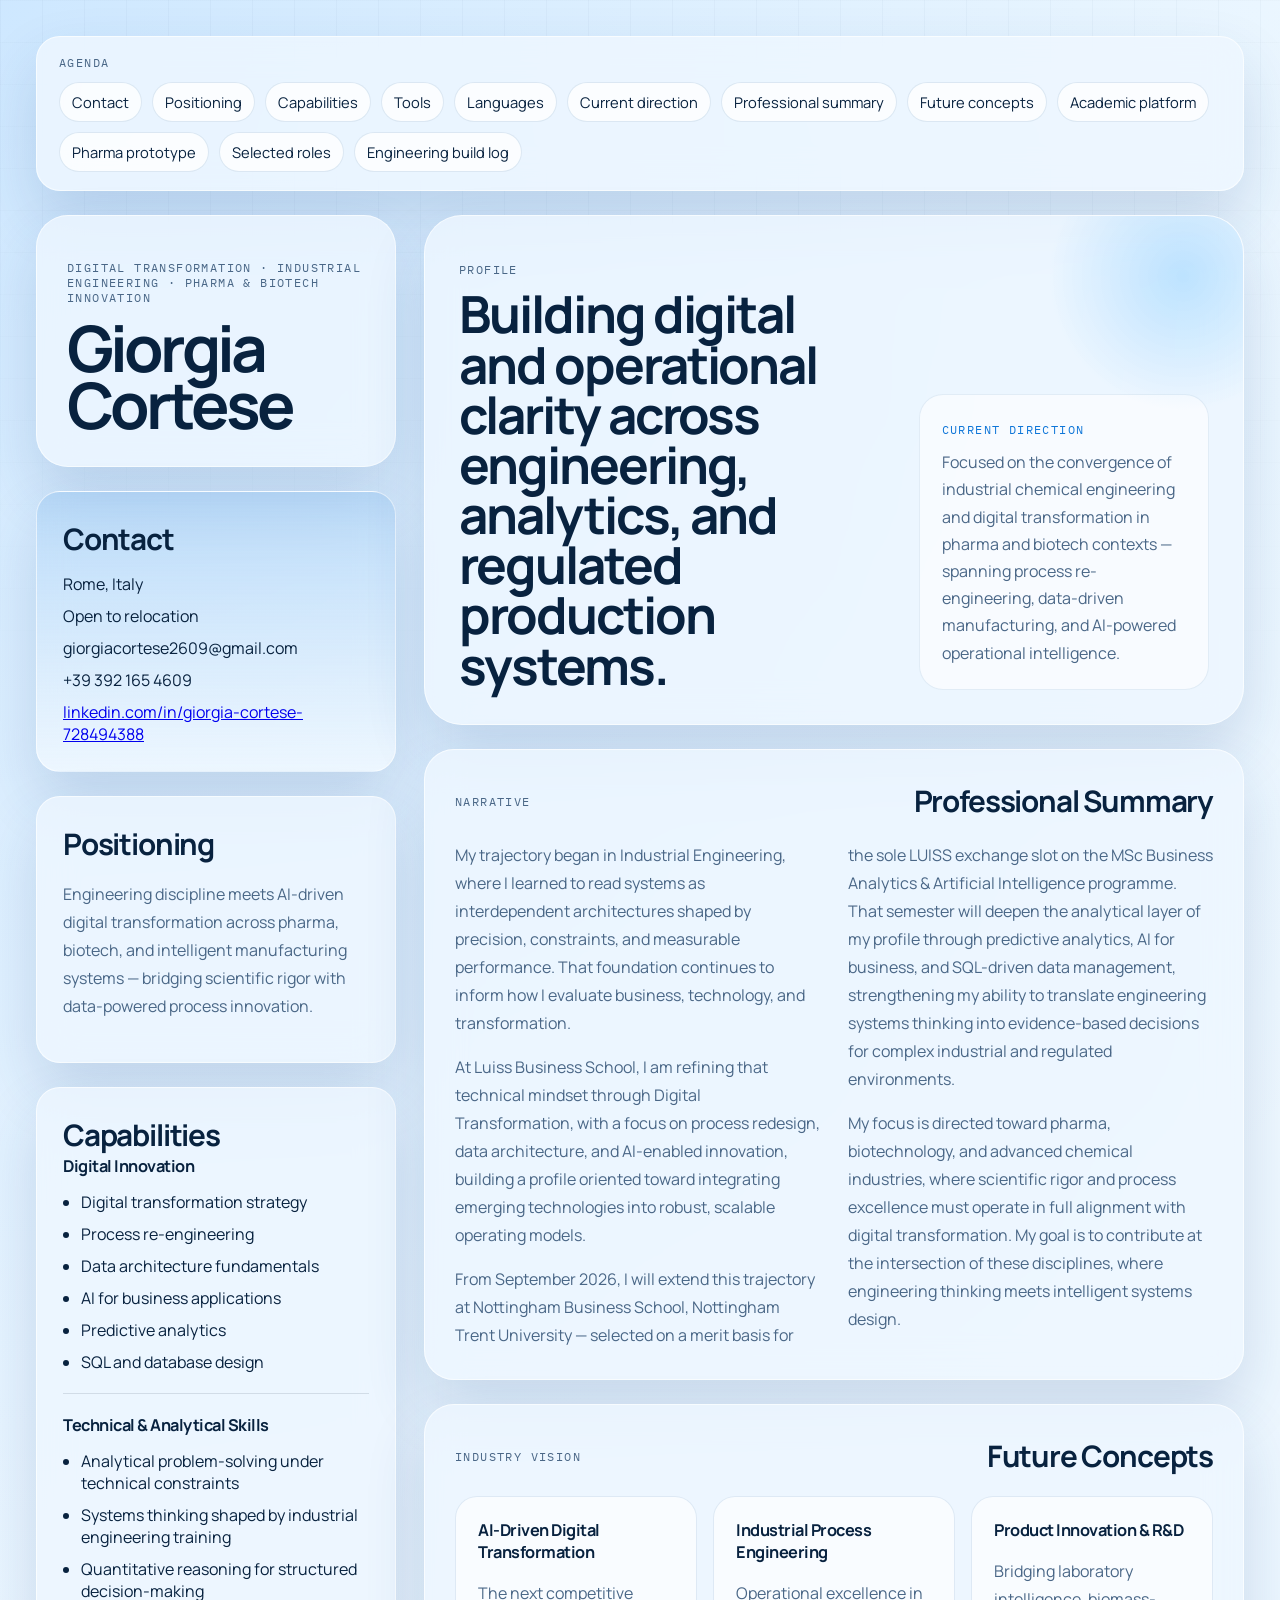
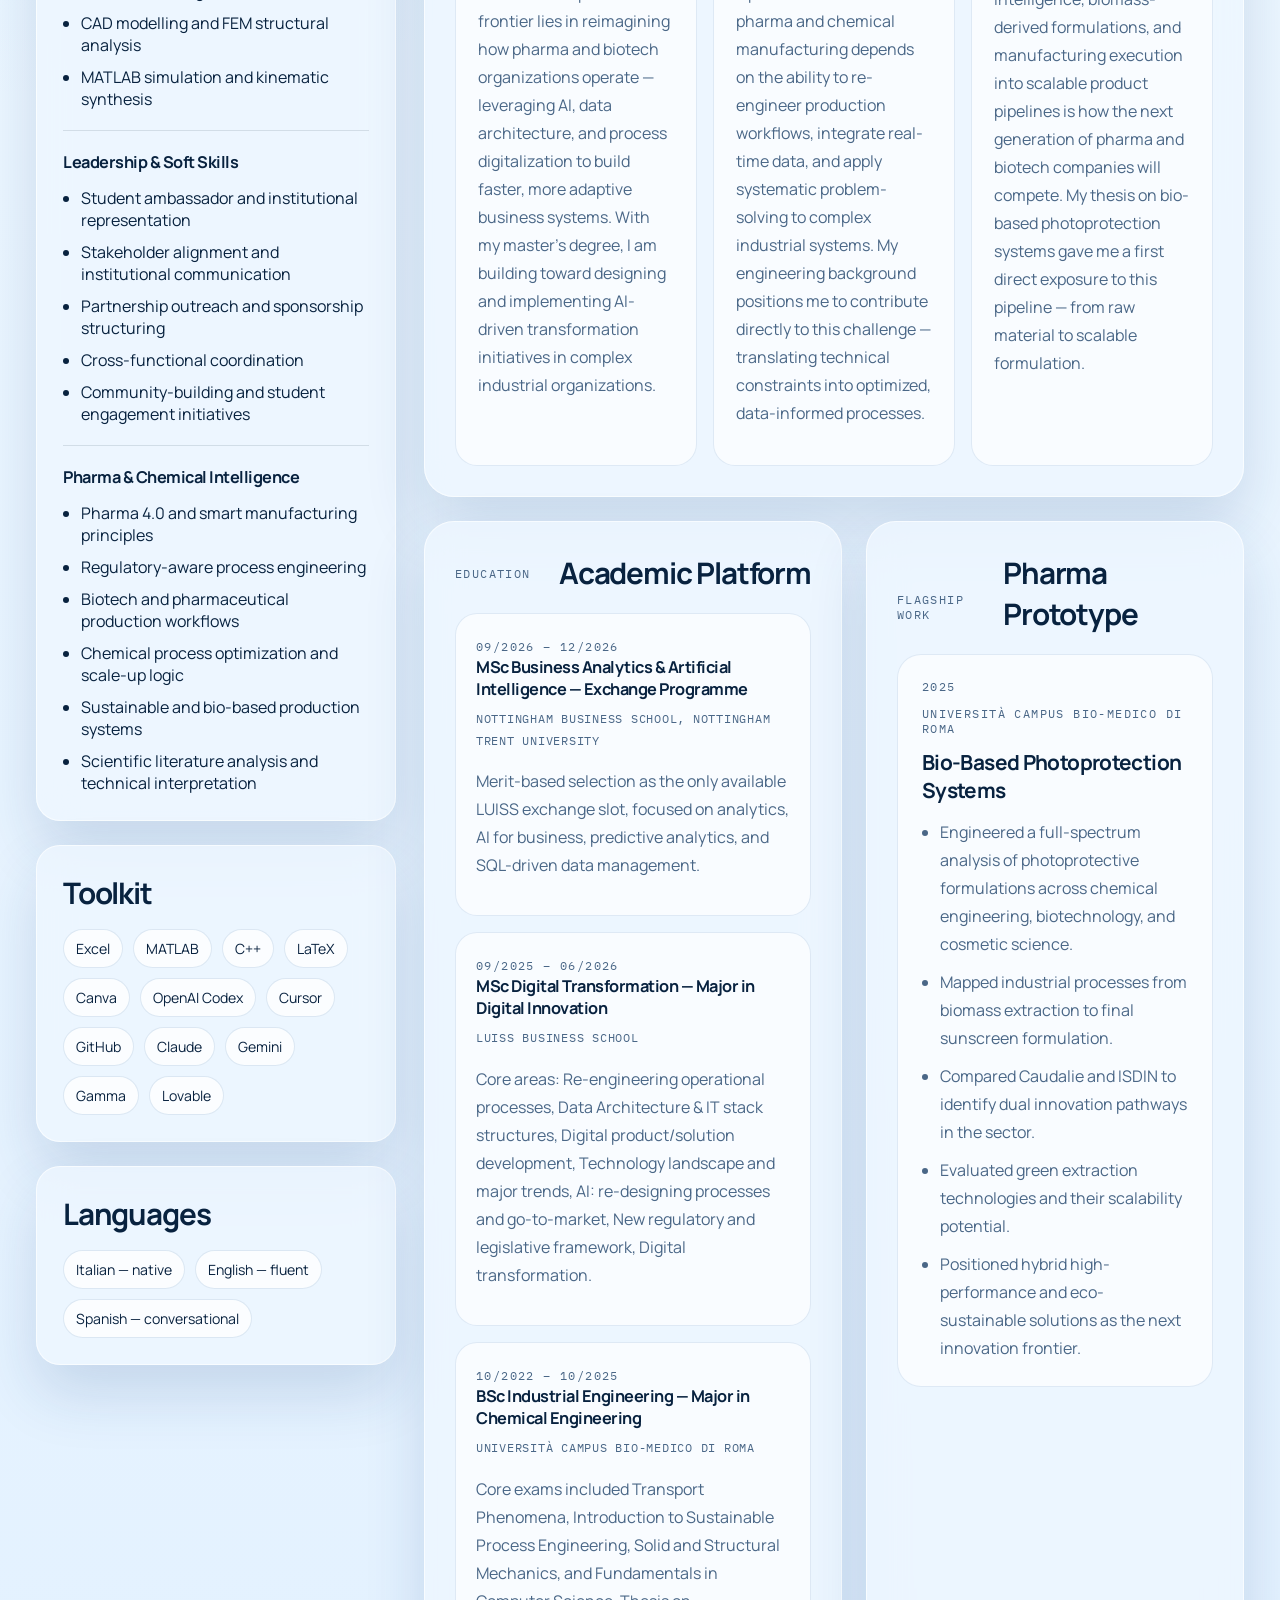
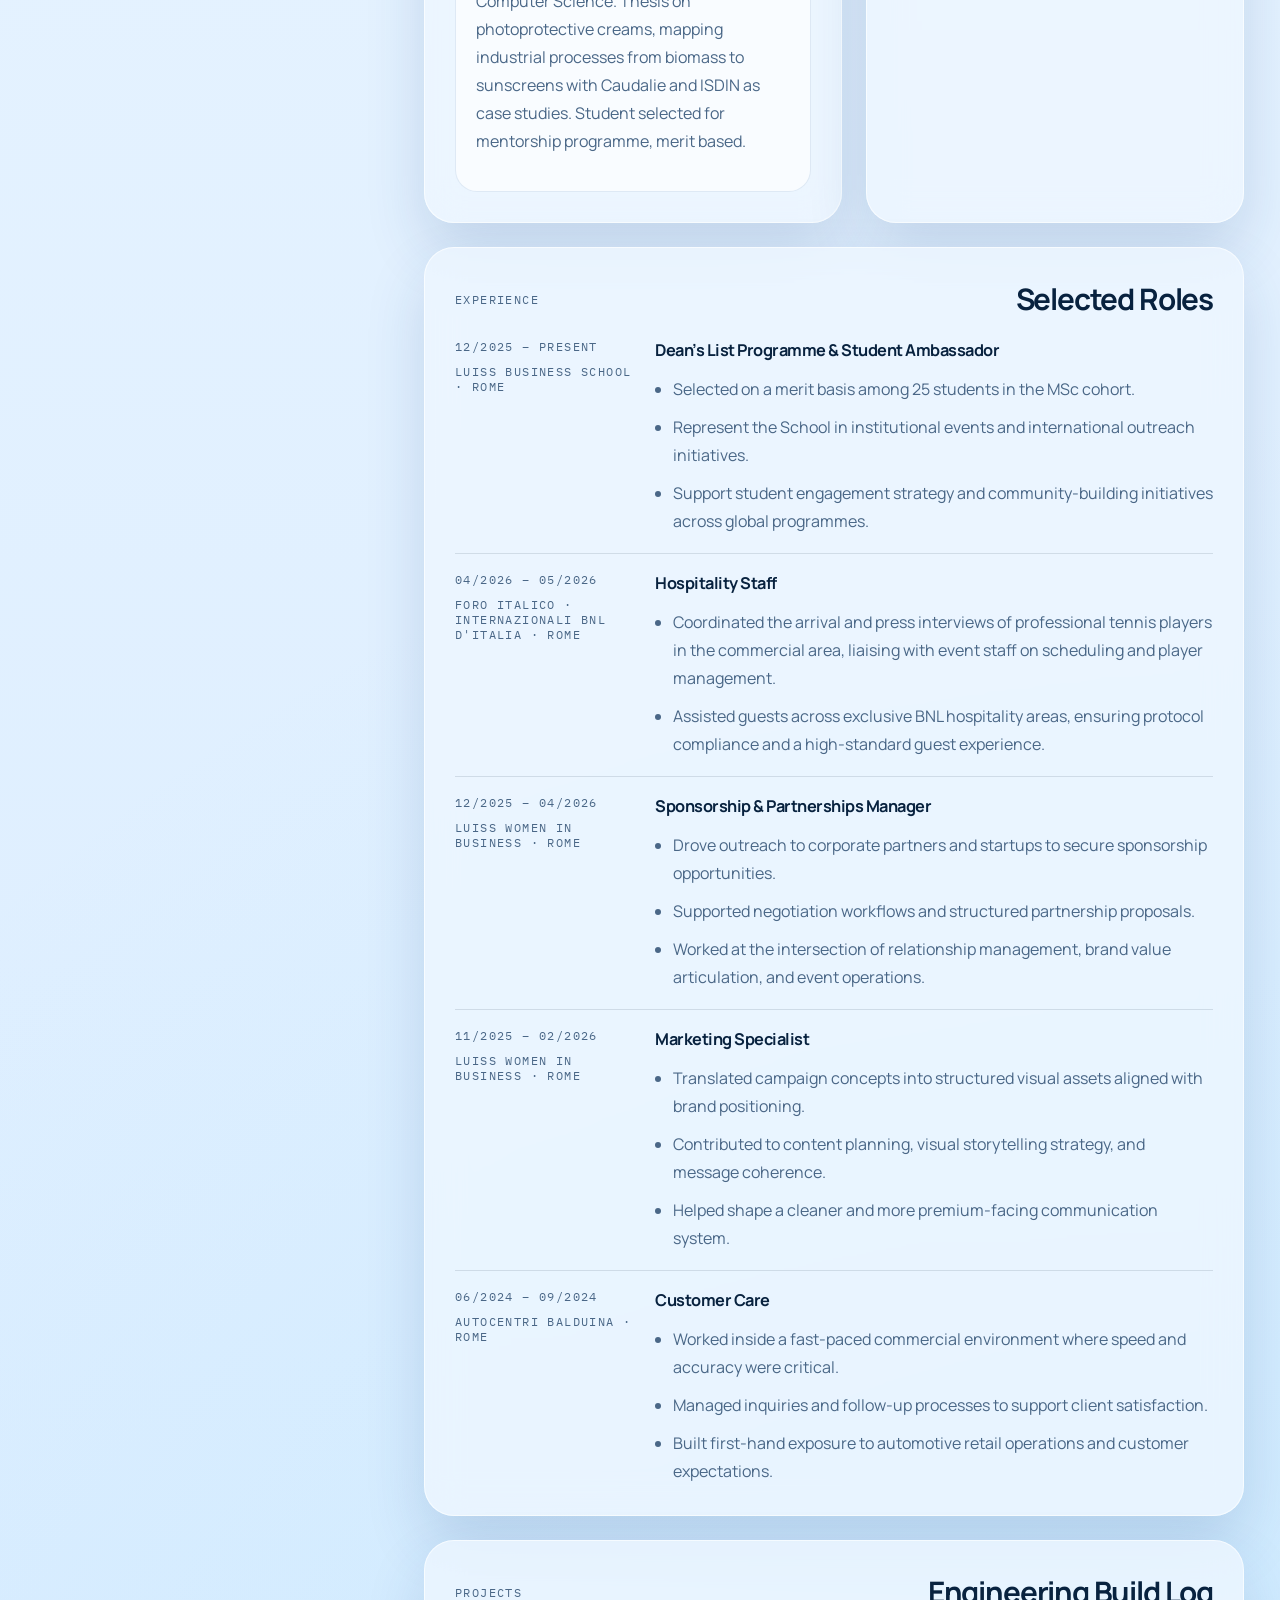
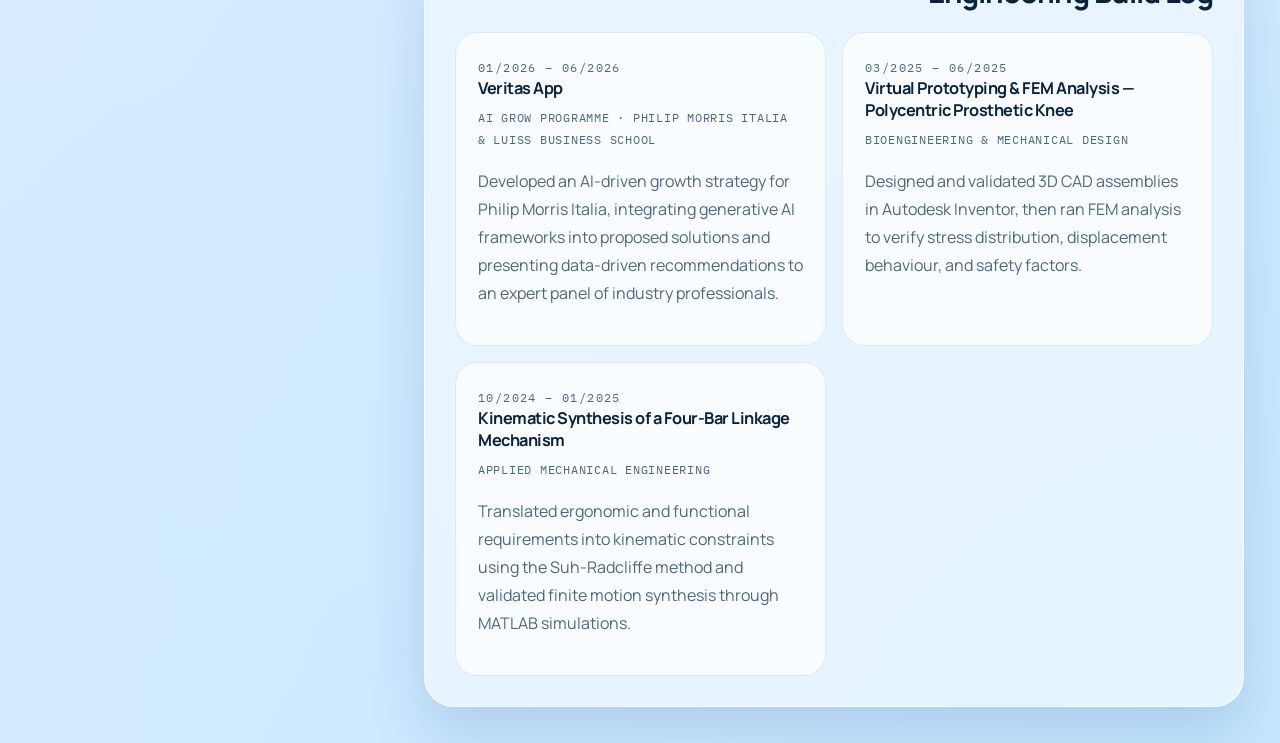
==== commit a8228e14: "Update BNL role title and venue in work experience. Co-authored-by: Cursor <cursoragent@cursor.com>" ====
--- a/docs/index.html
+++ b/docs/index.html
@@ -258,10 +258,10 @@
             <article class="timeline-item">
               <div class="timeline-meta">
                 <span>04/2026 – 05/2026</span>
-                <span>BNL · Rome</span>
-              </div>
-              <div class="timeline-body">
-                <h3>Hospitality &amp; Player Liaison</h3>
+                <span>Foro Italico · Internazionali BNL d'Italia · Rome</span>
+              </div>
+              <div class="timeline-body">
+                <h3>Hospitality Staff</h3>
                 <ul>
                   <li>Coordinated the arrival and press interviews of professional tennis players in the commercial area, liaising with event staff on scheduling and player management.</li>
                   <li>Assisted guests across exclusive BNL hospitality areas, ensuring protocol compliance and a high-standard guest experience.</li>
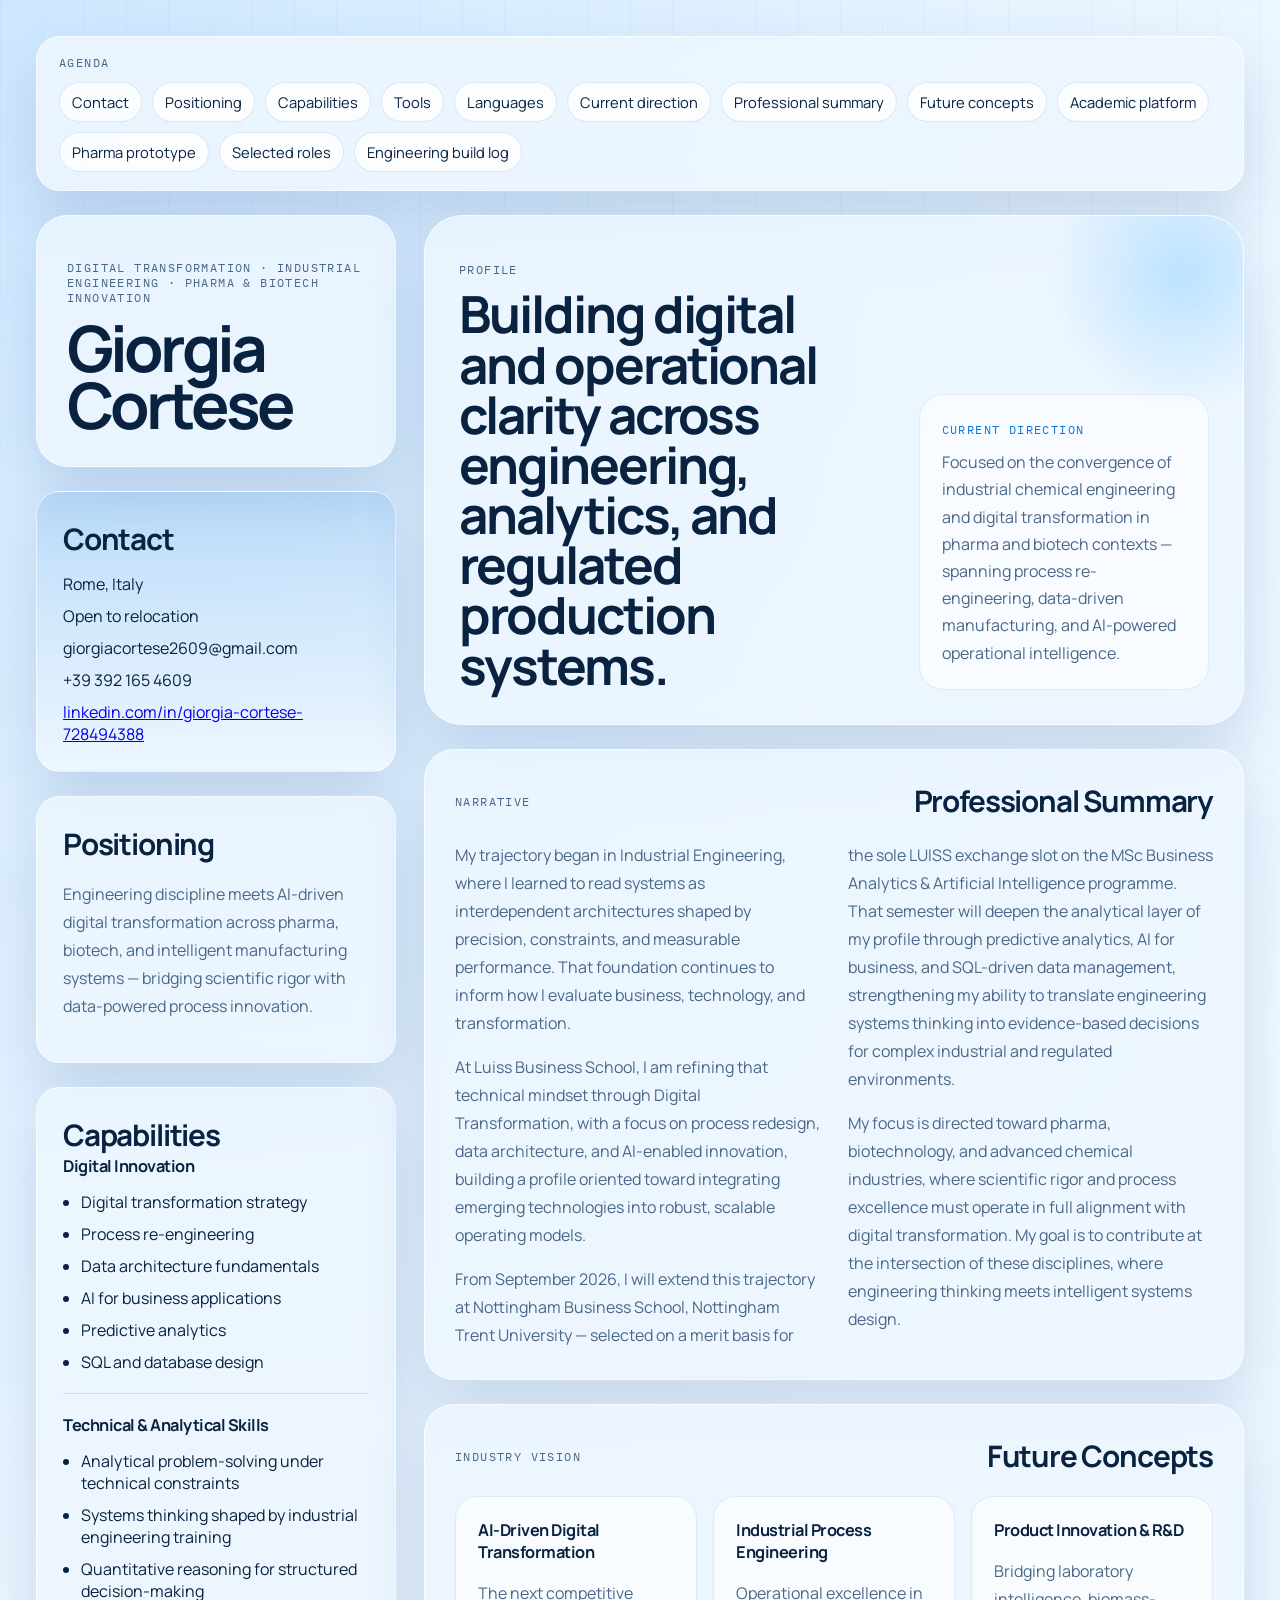
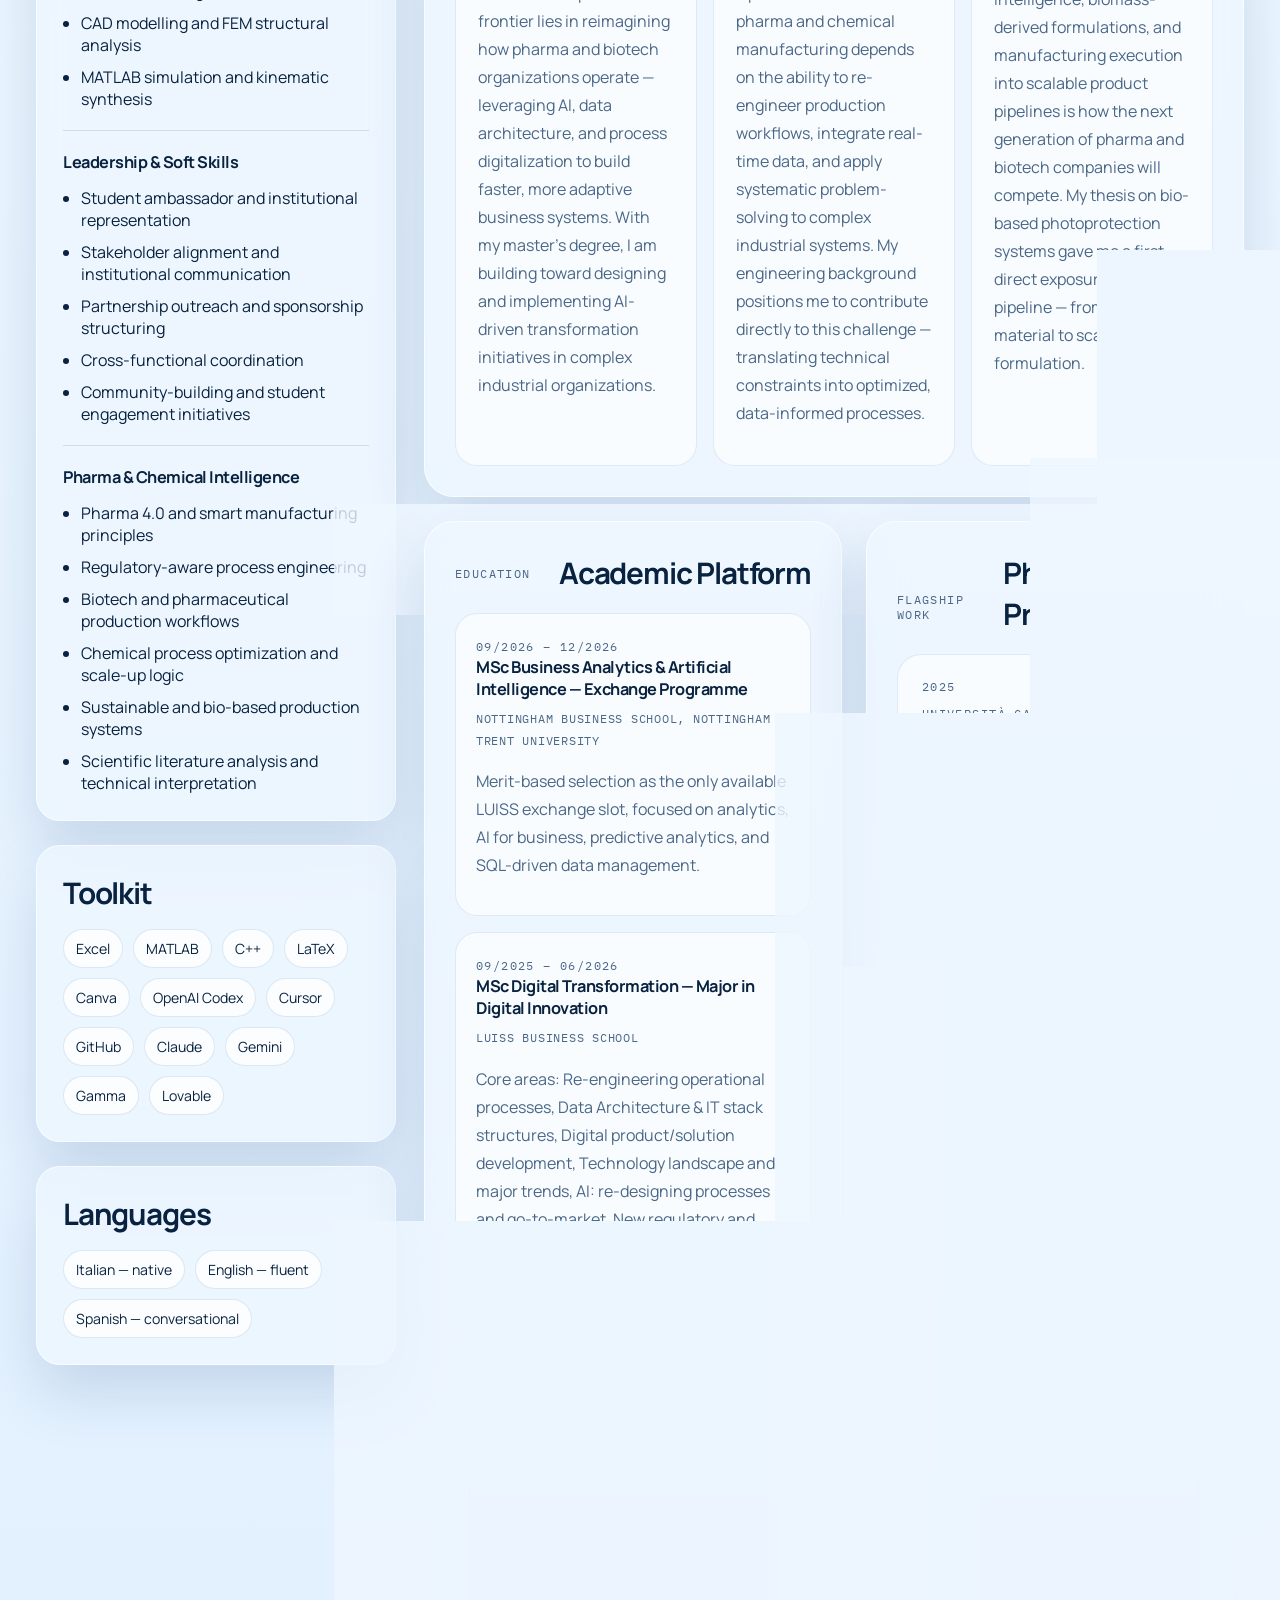
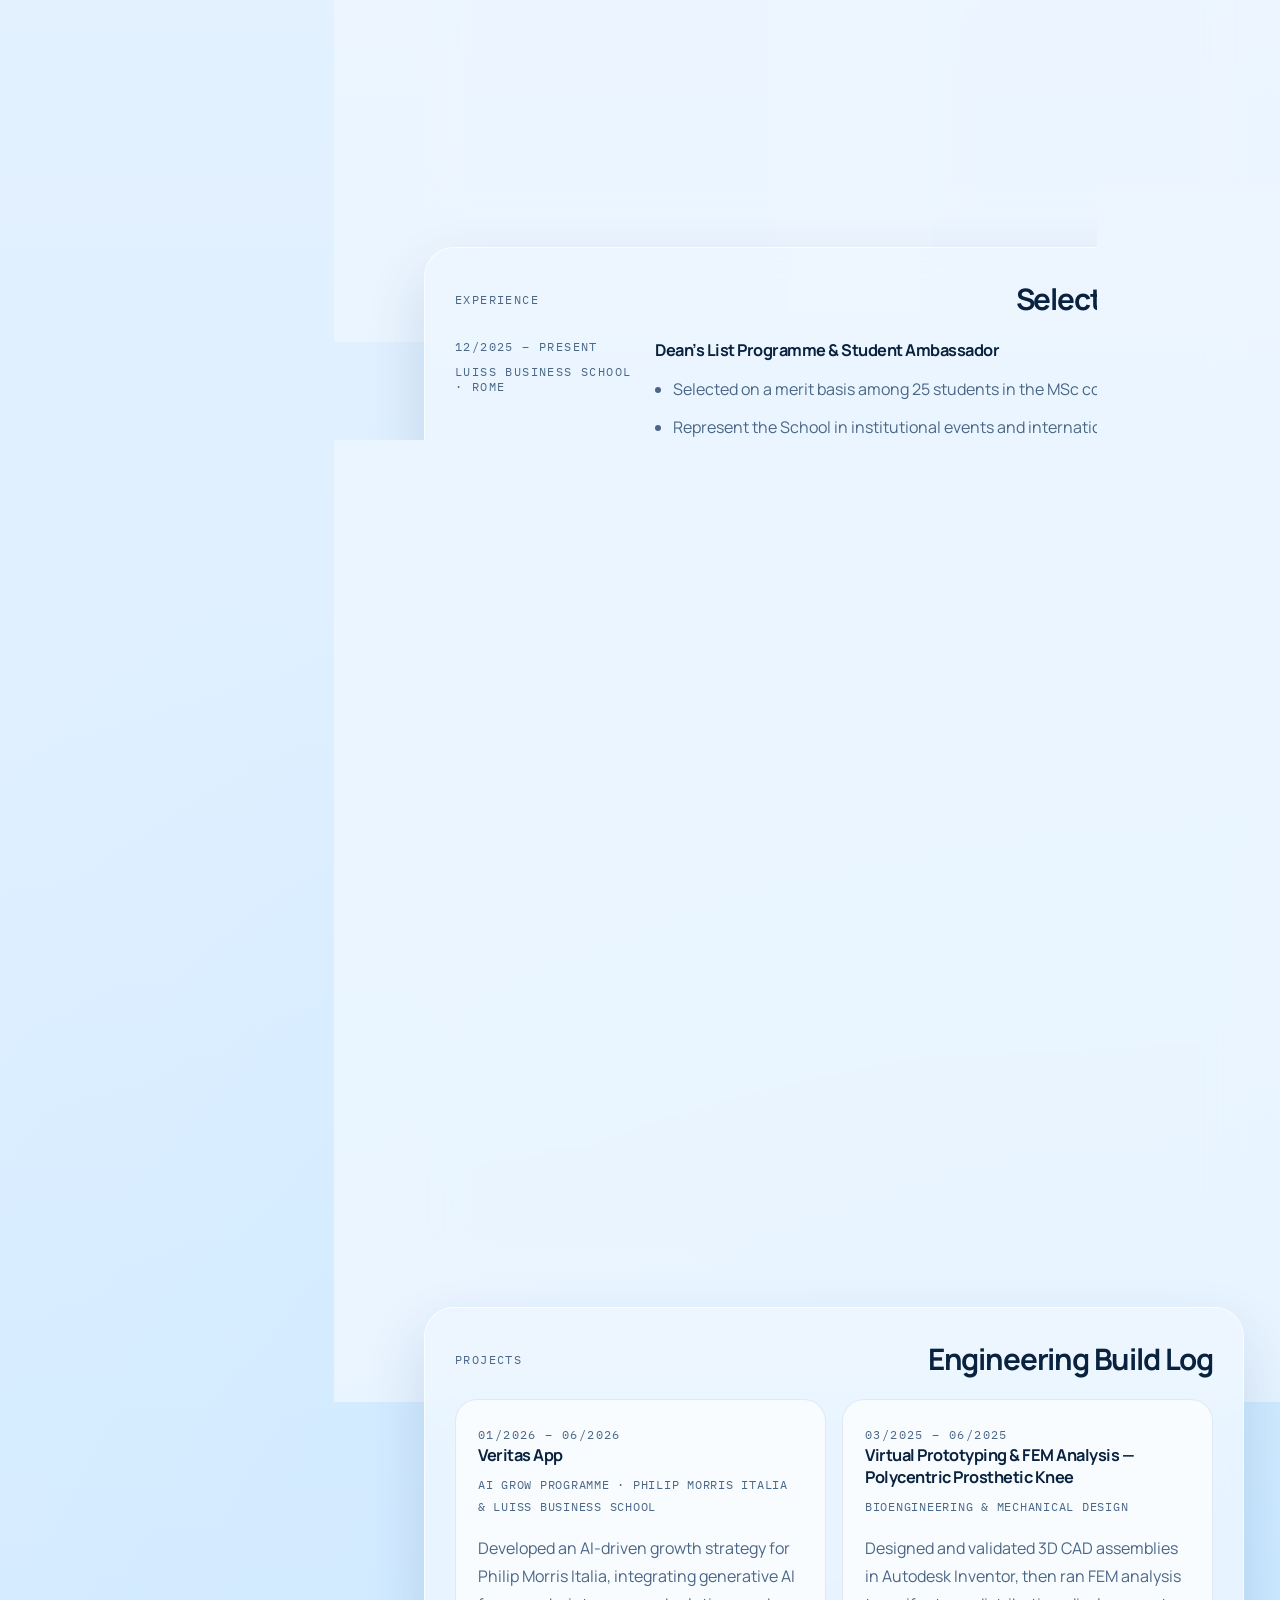
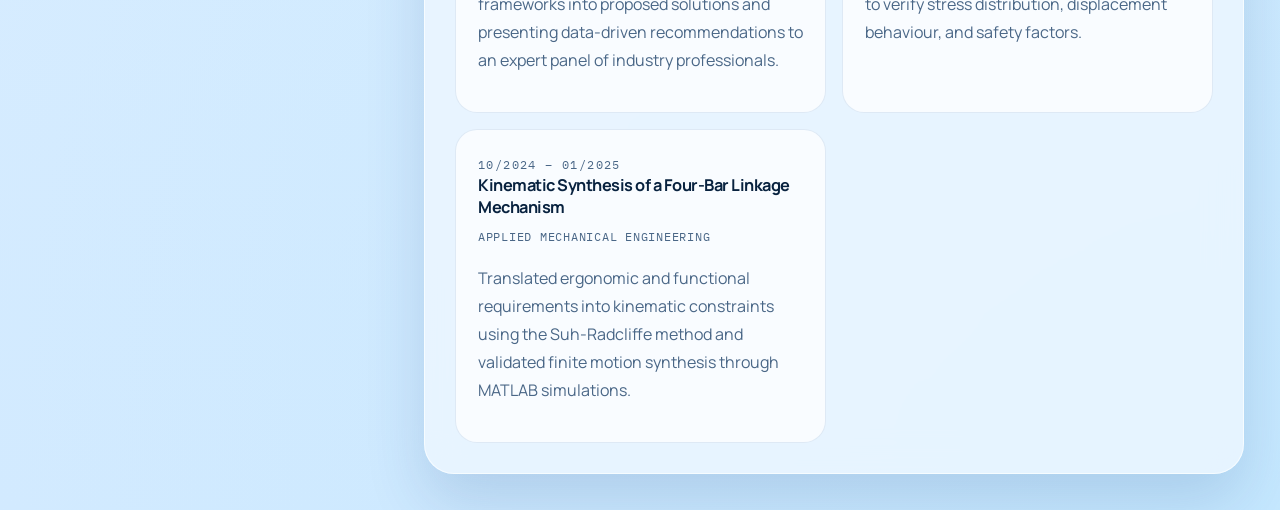
==== commit 8907ef9e: "Remove Customer Care role from work experience. Co-authored-by: Cursor <cursoragent@cursor.com>" ====
--- a/docs/index.html
+++ b/docs/index.html
@@ -298,21 +298,6 @@
                 </ul>
               </div>
             </article>
-
-            <article class="timeline-item">
-              <div class="timeline-meta">
-                <span>06/2024 – 09/2024</span>
-                <span>Autocentri Balduina · Rome</span>
-              </div>
-              <div class="timeline-body">
-                <h3>Customer Care</h3>
-                <ul>
-                  <li>Worked inside a fast-paced commercial environment where speed and accuracy were critical.</li>
-                  <li>Managed inquiries and follow-up processes to support client satisfaction.</li>
-                  <li>Built first-hand exposure to automotive retail operations and customer expectations.</li>
-                </ul>
-              </div>
-            </article>
           </div>
         </section>
 
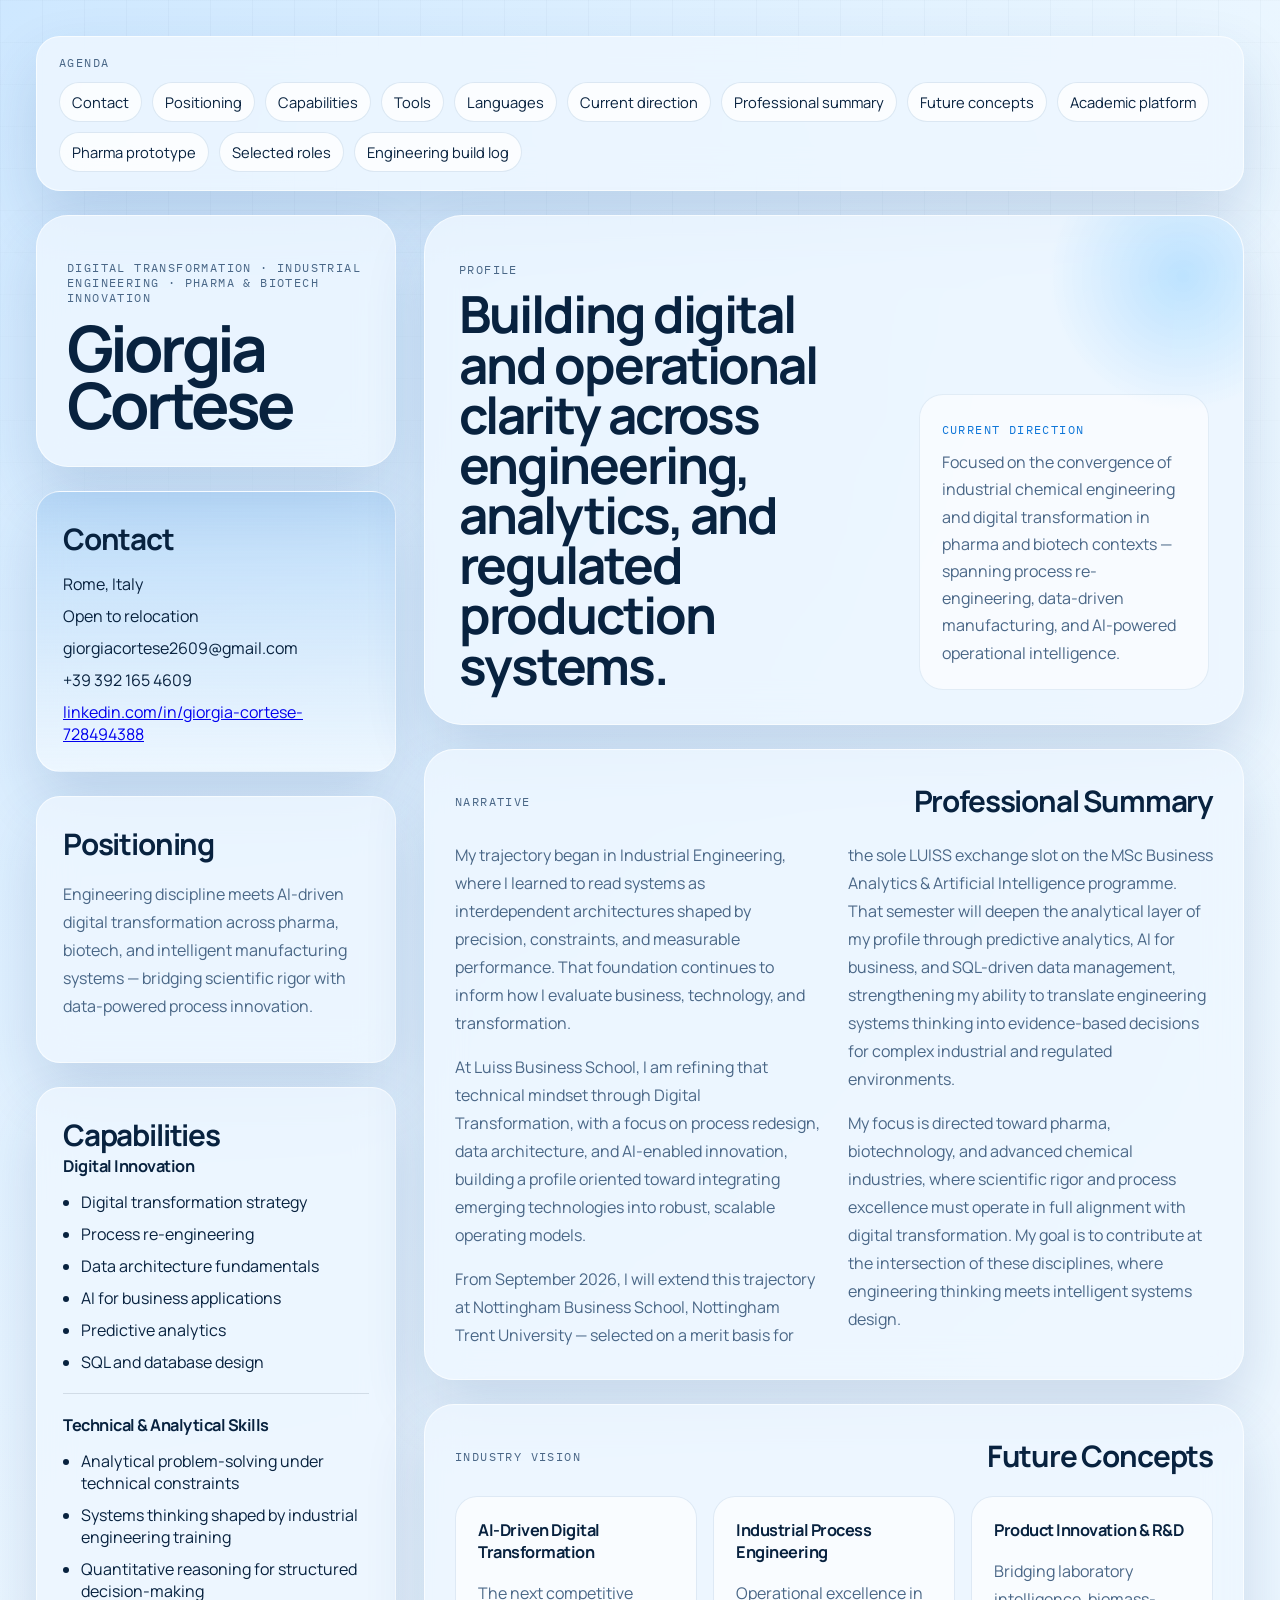
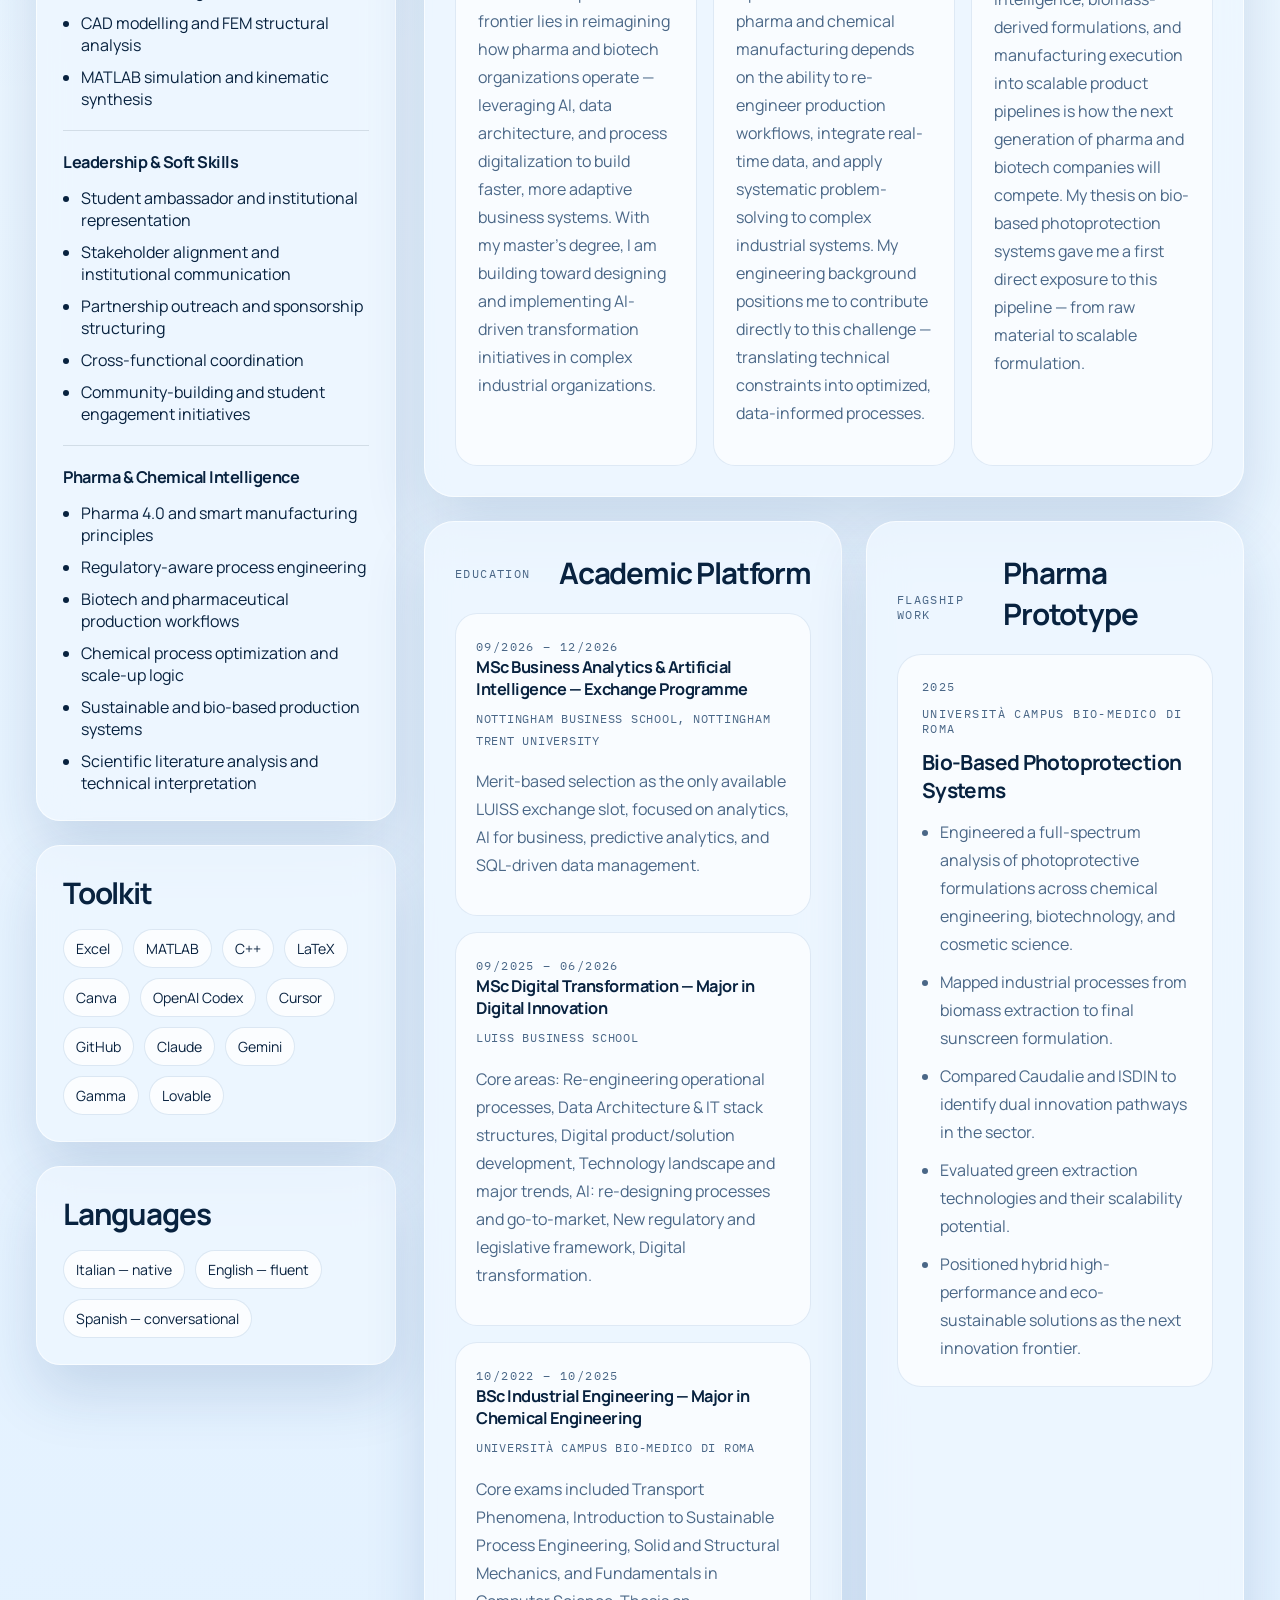
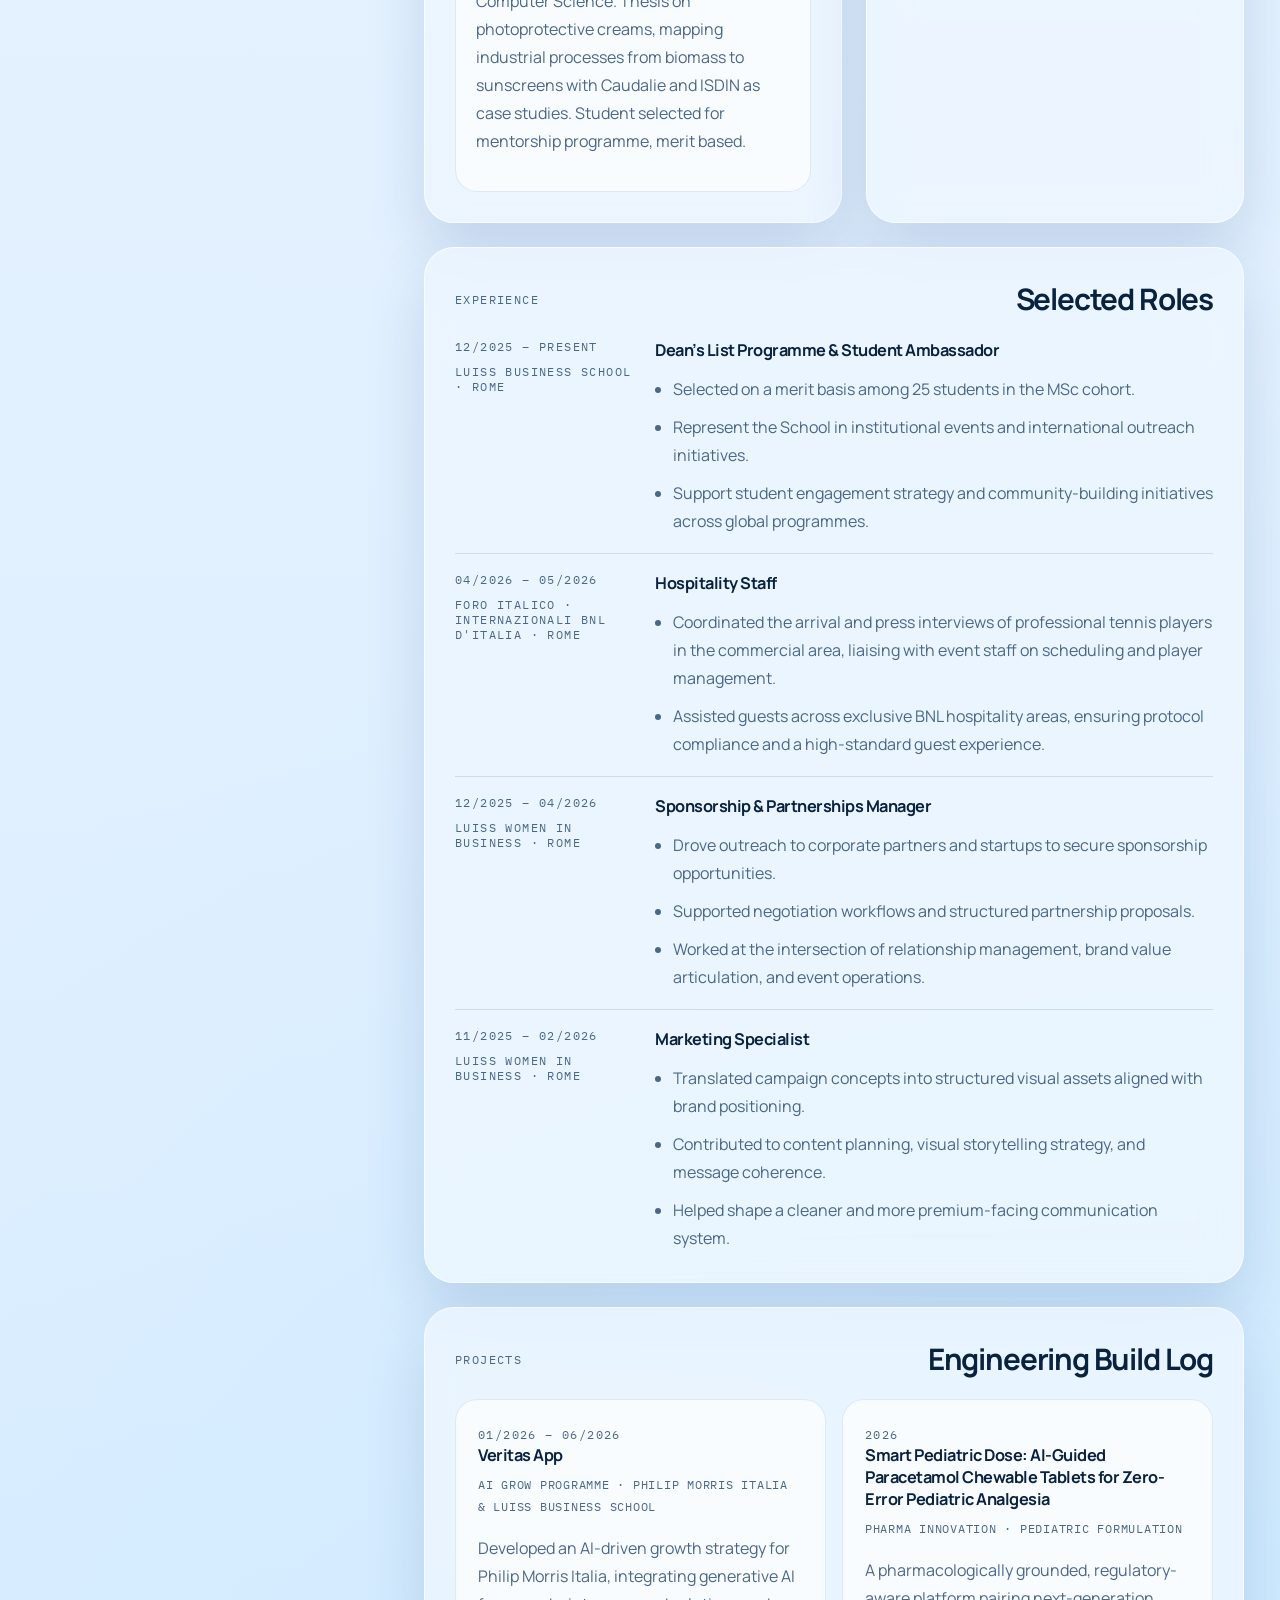
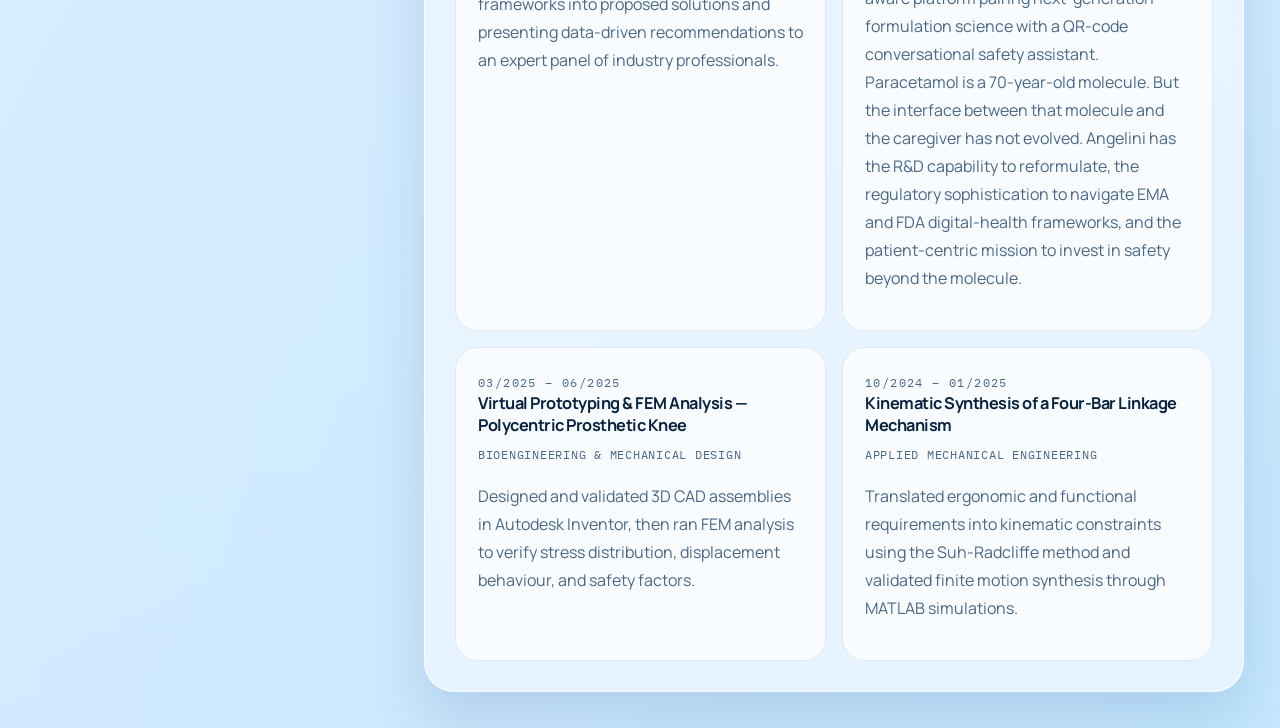
==== commit cf8350b1: "Add Smart Pediatric Dose project to engineering build log. Co-authored-by: Cursor <cursoragent@curso" ====
--- a/docs/index.html
+++ b/docs/index.html
@@ -314,6 +314,12 @@
               <p>Developed an AI-driven growth strategy for Philip Morris Italia, integrating generative AI frameworks into proposed solutions and presenting data-driven recommendations to an expert panel of industry professionals.</p>
             </article>
             <article class="project-card">
+              <span class="project-period">2026</span>
+              <h3>Smart Pediatric Dose: AI-Guided Paracetamol Chewable Tablets for Zero-Error Pediatric Analgesia</h3>
+              <p class="project-context">Pharma Innovation · Pediatric Formulation</p>
+              <p>A pharmacologically grounded, regulatory-aware platform pairing next-generation formulation science with a QR-code conversational safety assistant. Paracetamol is a 70-year-old molecule. But the interface between that molecule and the caregiver has not evolved. Angelini has the R&amp;D capability to reformulate, the regulatory sophistication to navigate EMA and FDA digital-health frameworks, and the patient-centric mission to invest in safety beyond the molecule.</p>
+            </article>
+            <article class="project-card">
               <span class="project-period">03/2025 – 06/2025</span>
               <h3>Virtual Prototyping & FEM Analysis — Polycentric Prosthetic Knee</h3>
               <p class="project-context">Bioengineering & Mechanical Design</p>
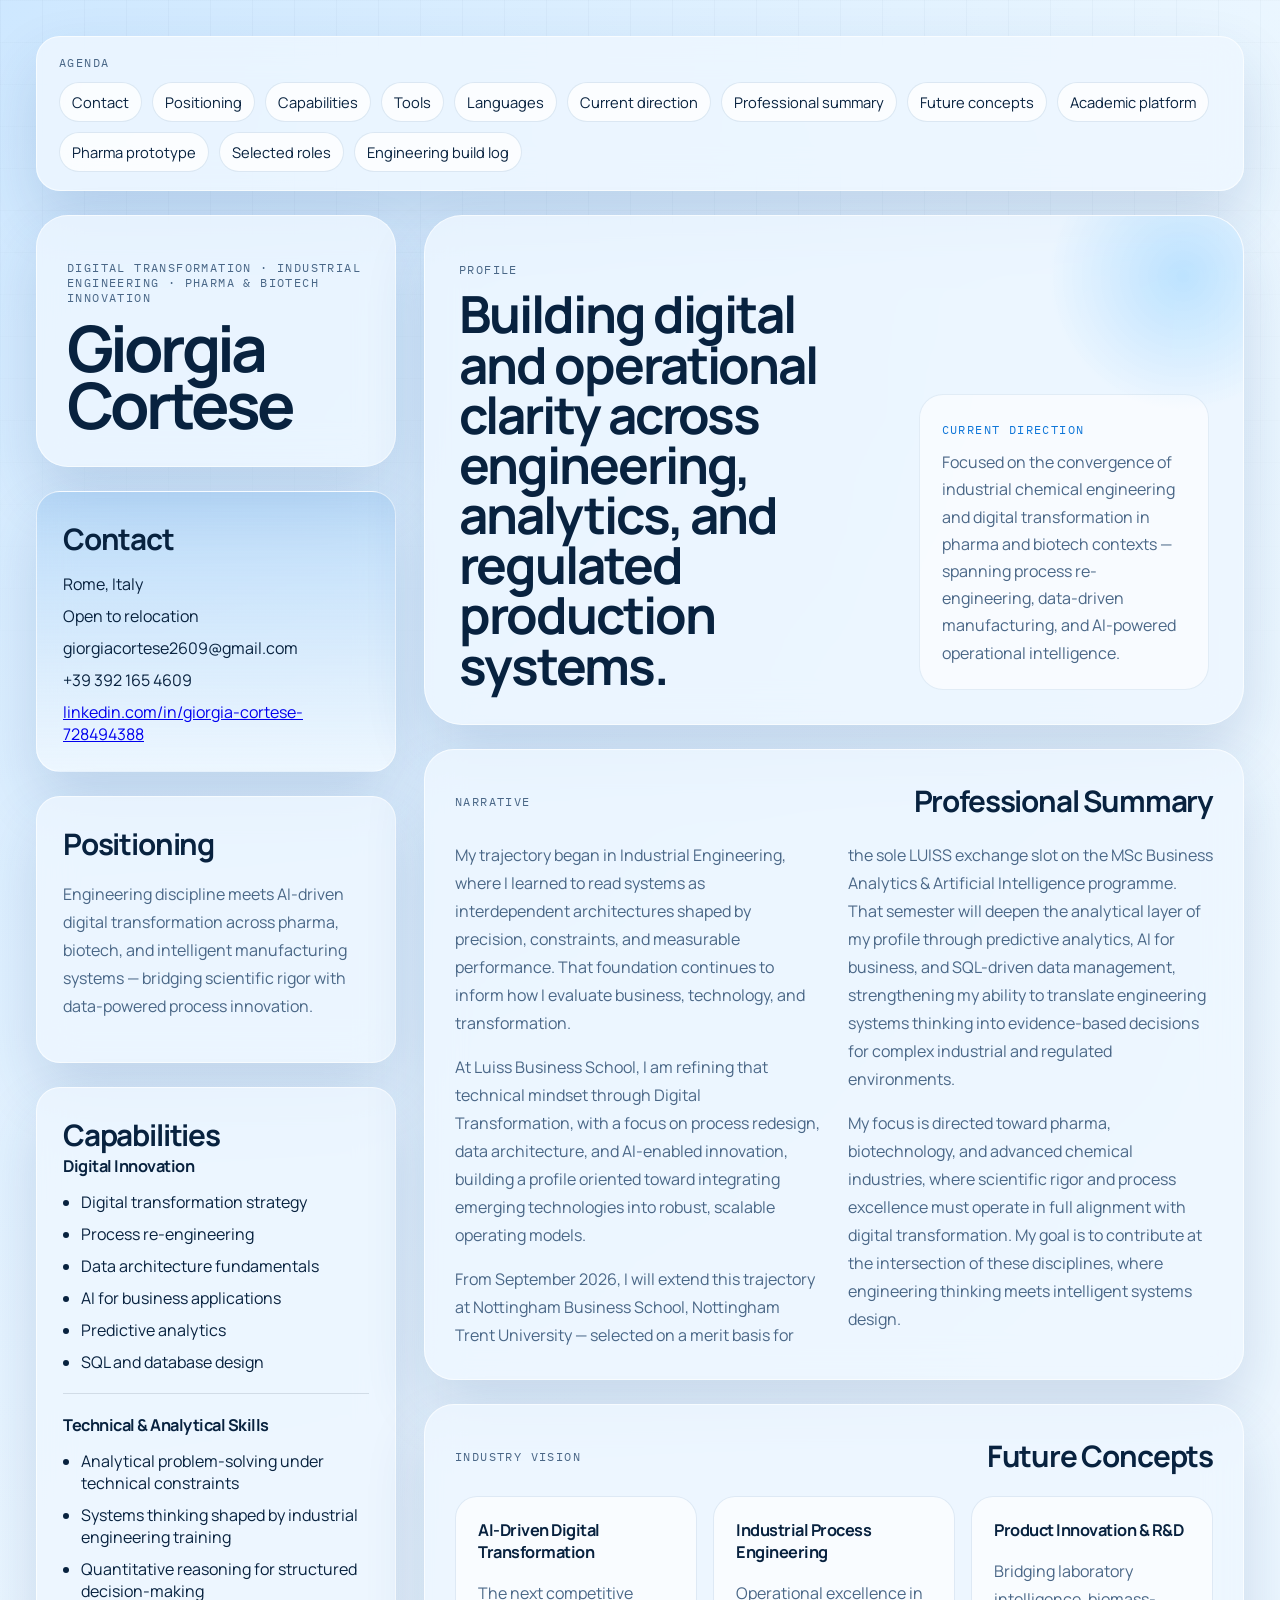
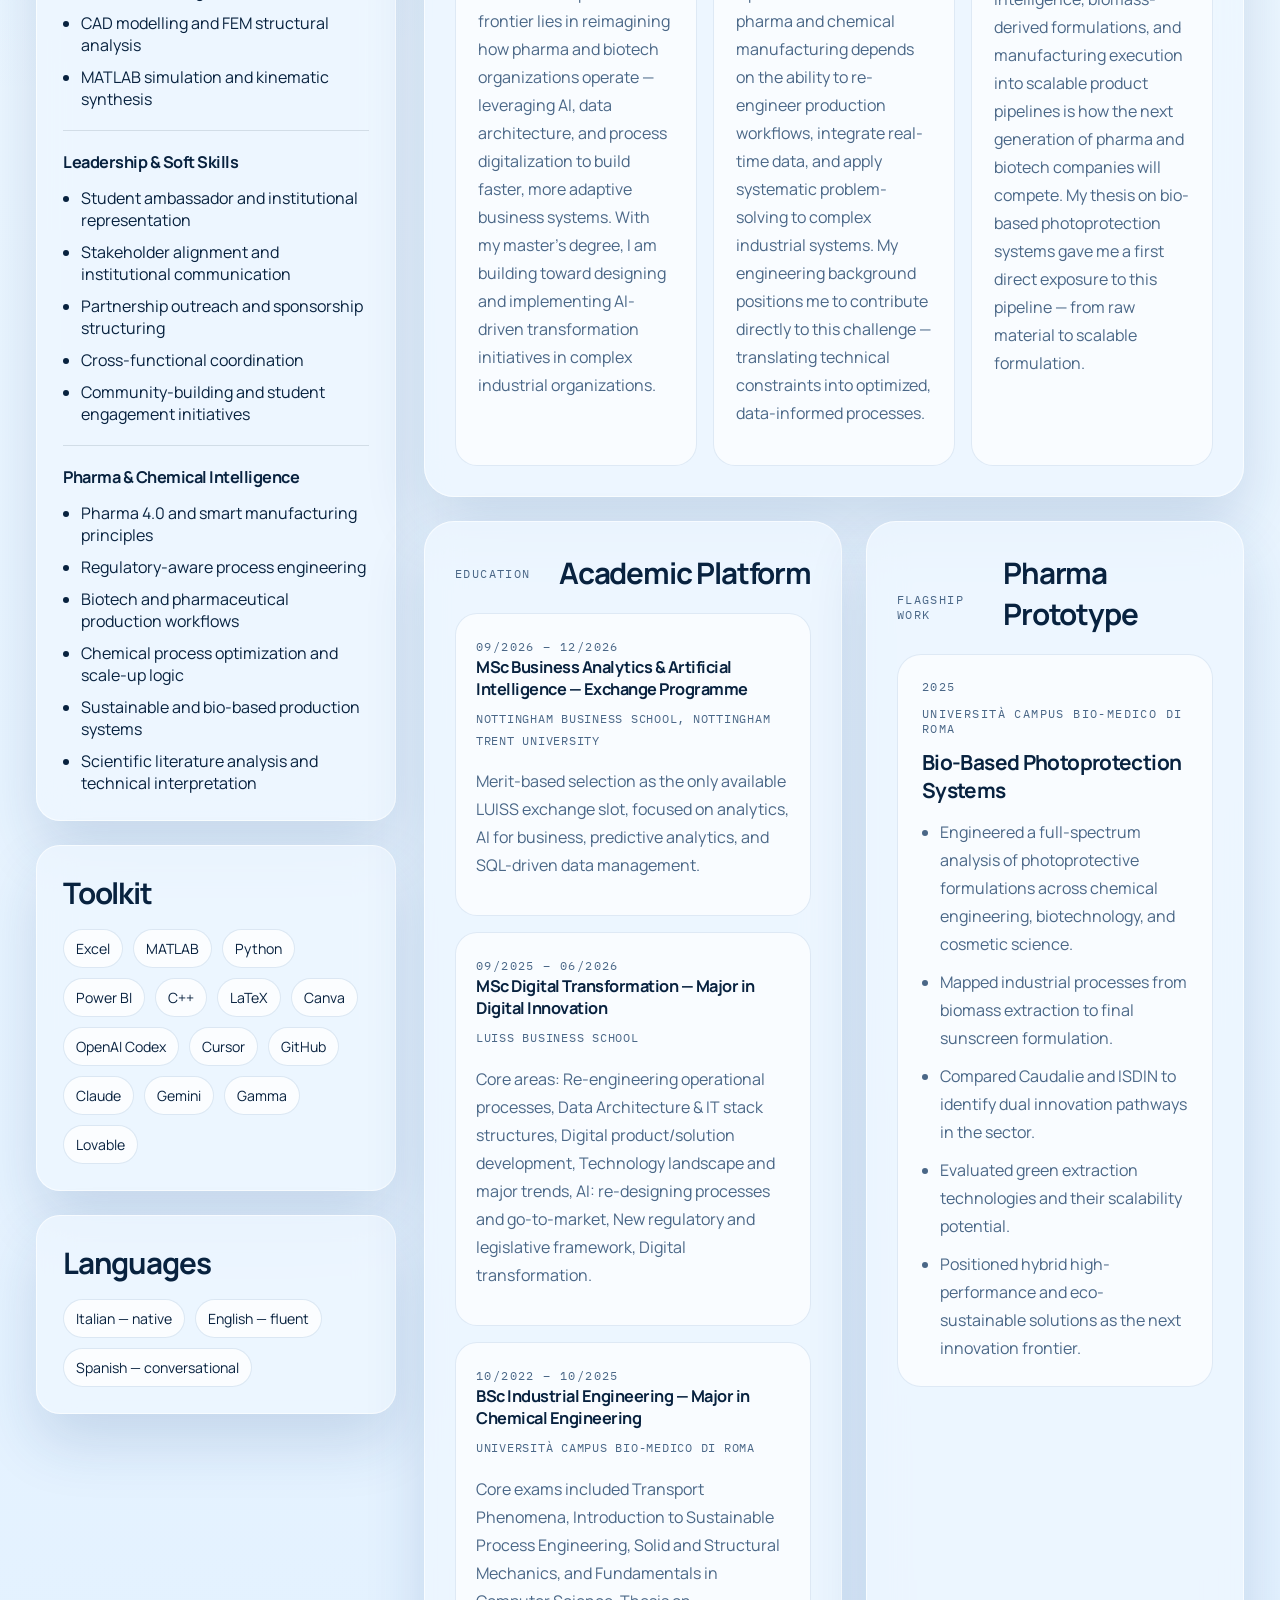
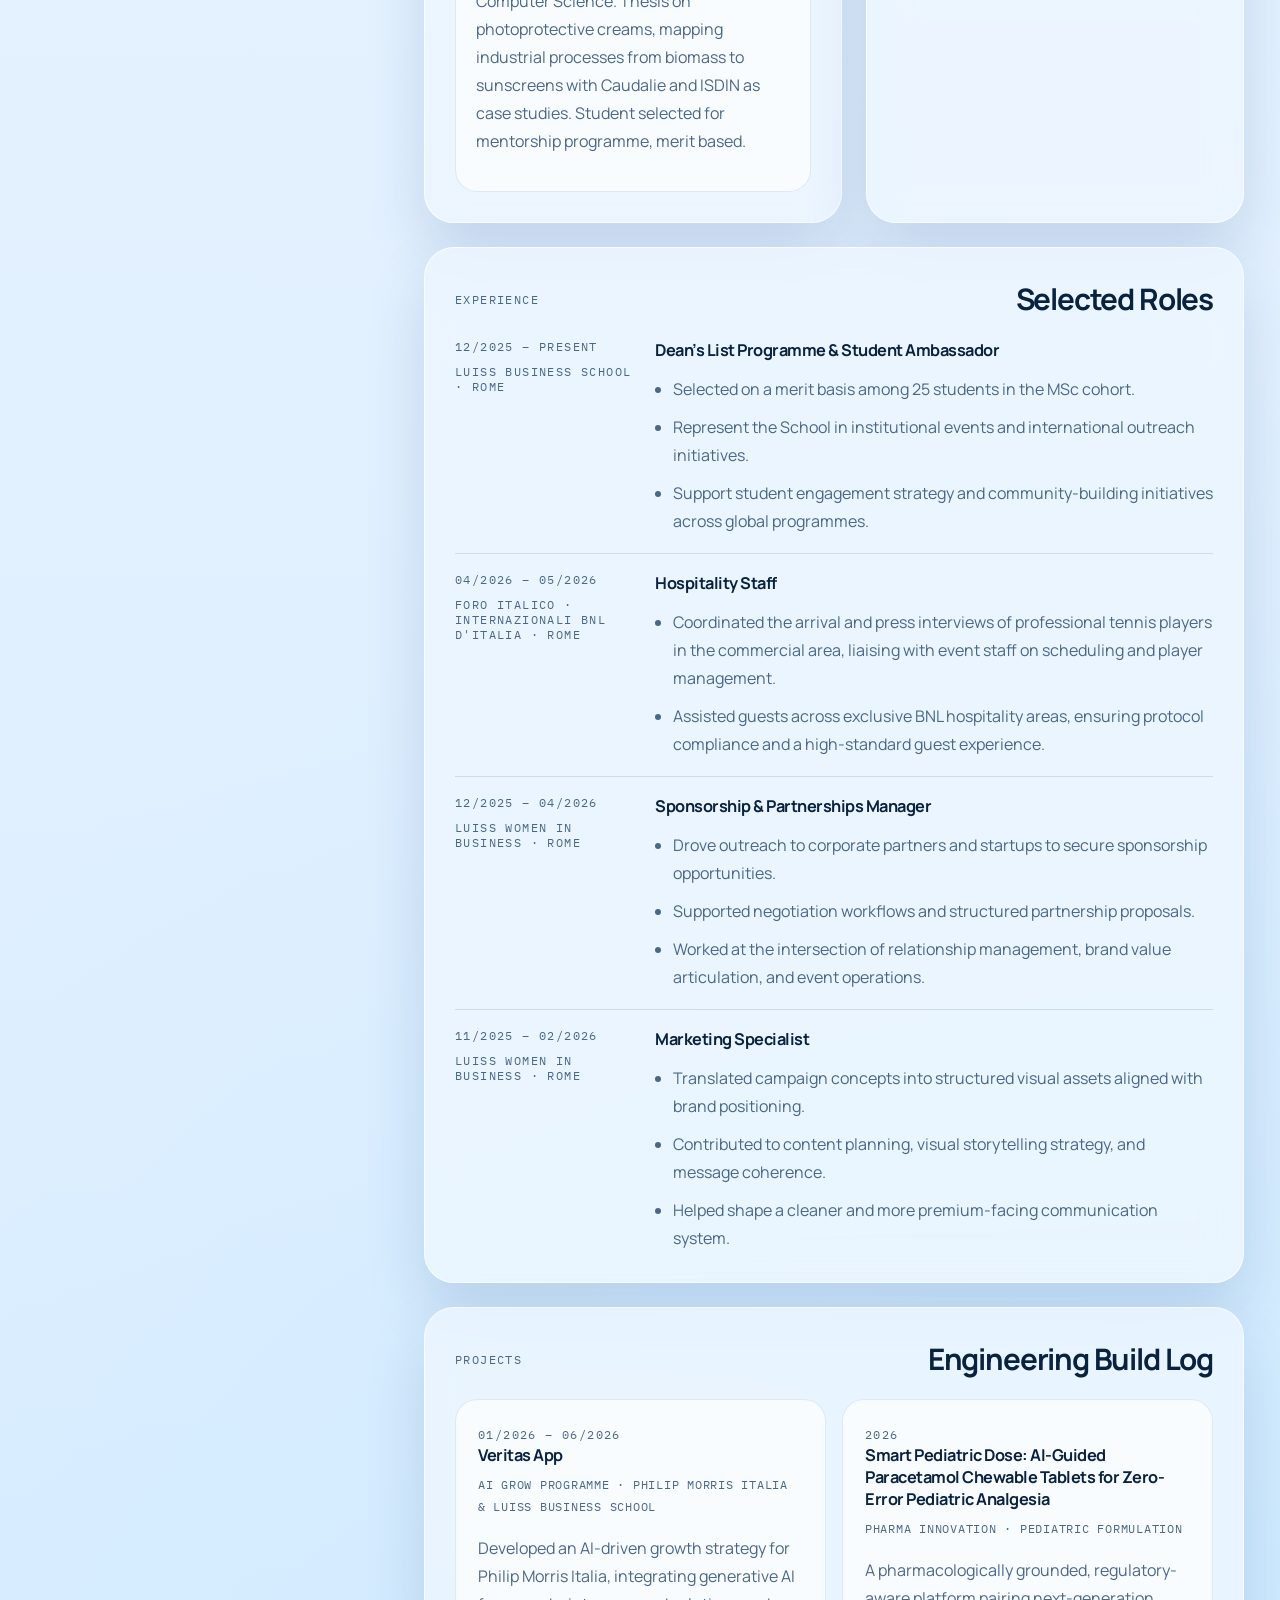
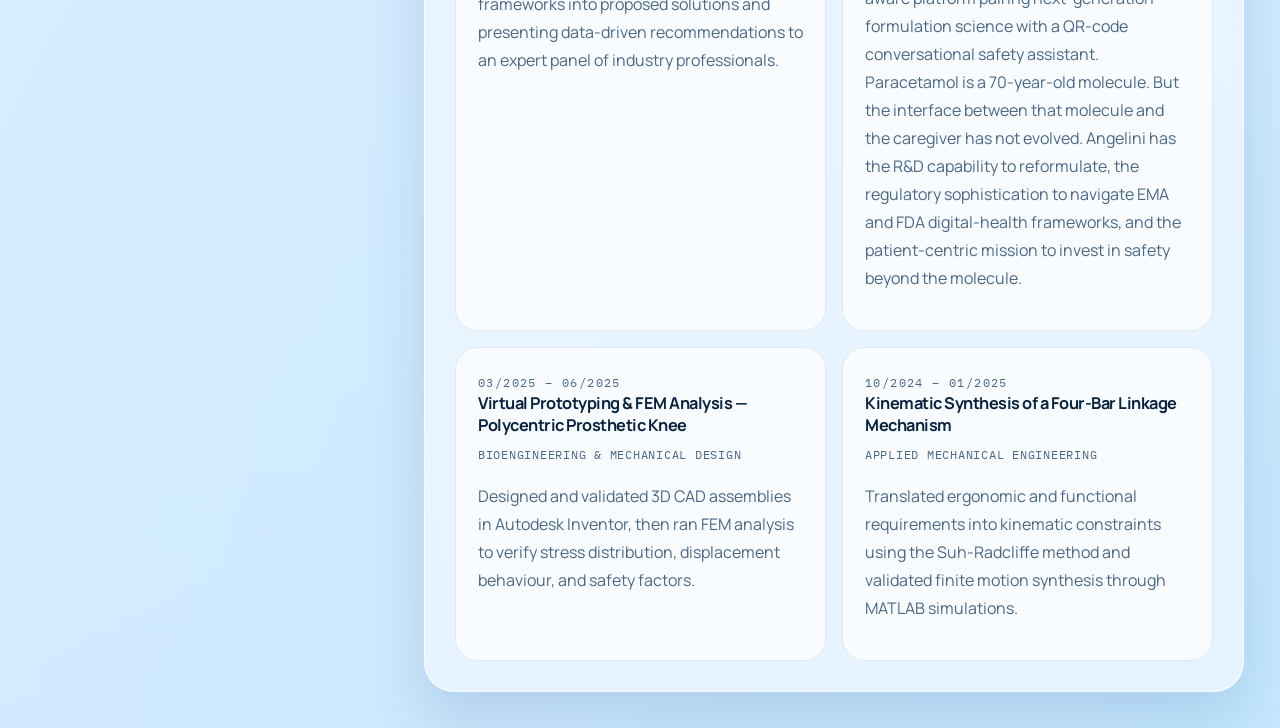
==== commit 95ada69c: "Add Python and Power BI to the toolkit. Co-authored-by: Cursor <cursoragent@cursor.com>" ====
--- a/docs/index.html
+++ b/docs/index.html
@@ -105,6 +105,8 @@
           <div class="tag-cloud">
             <span>Excel</span>
             <span>MATLAB</span>
+            <span>Python</span>
+            <span>Power BI</span>
             <span>C++</span>
             <span>LaTeX</span>
             <span>Canva</span>
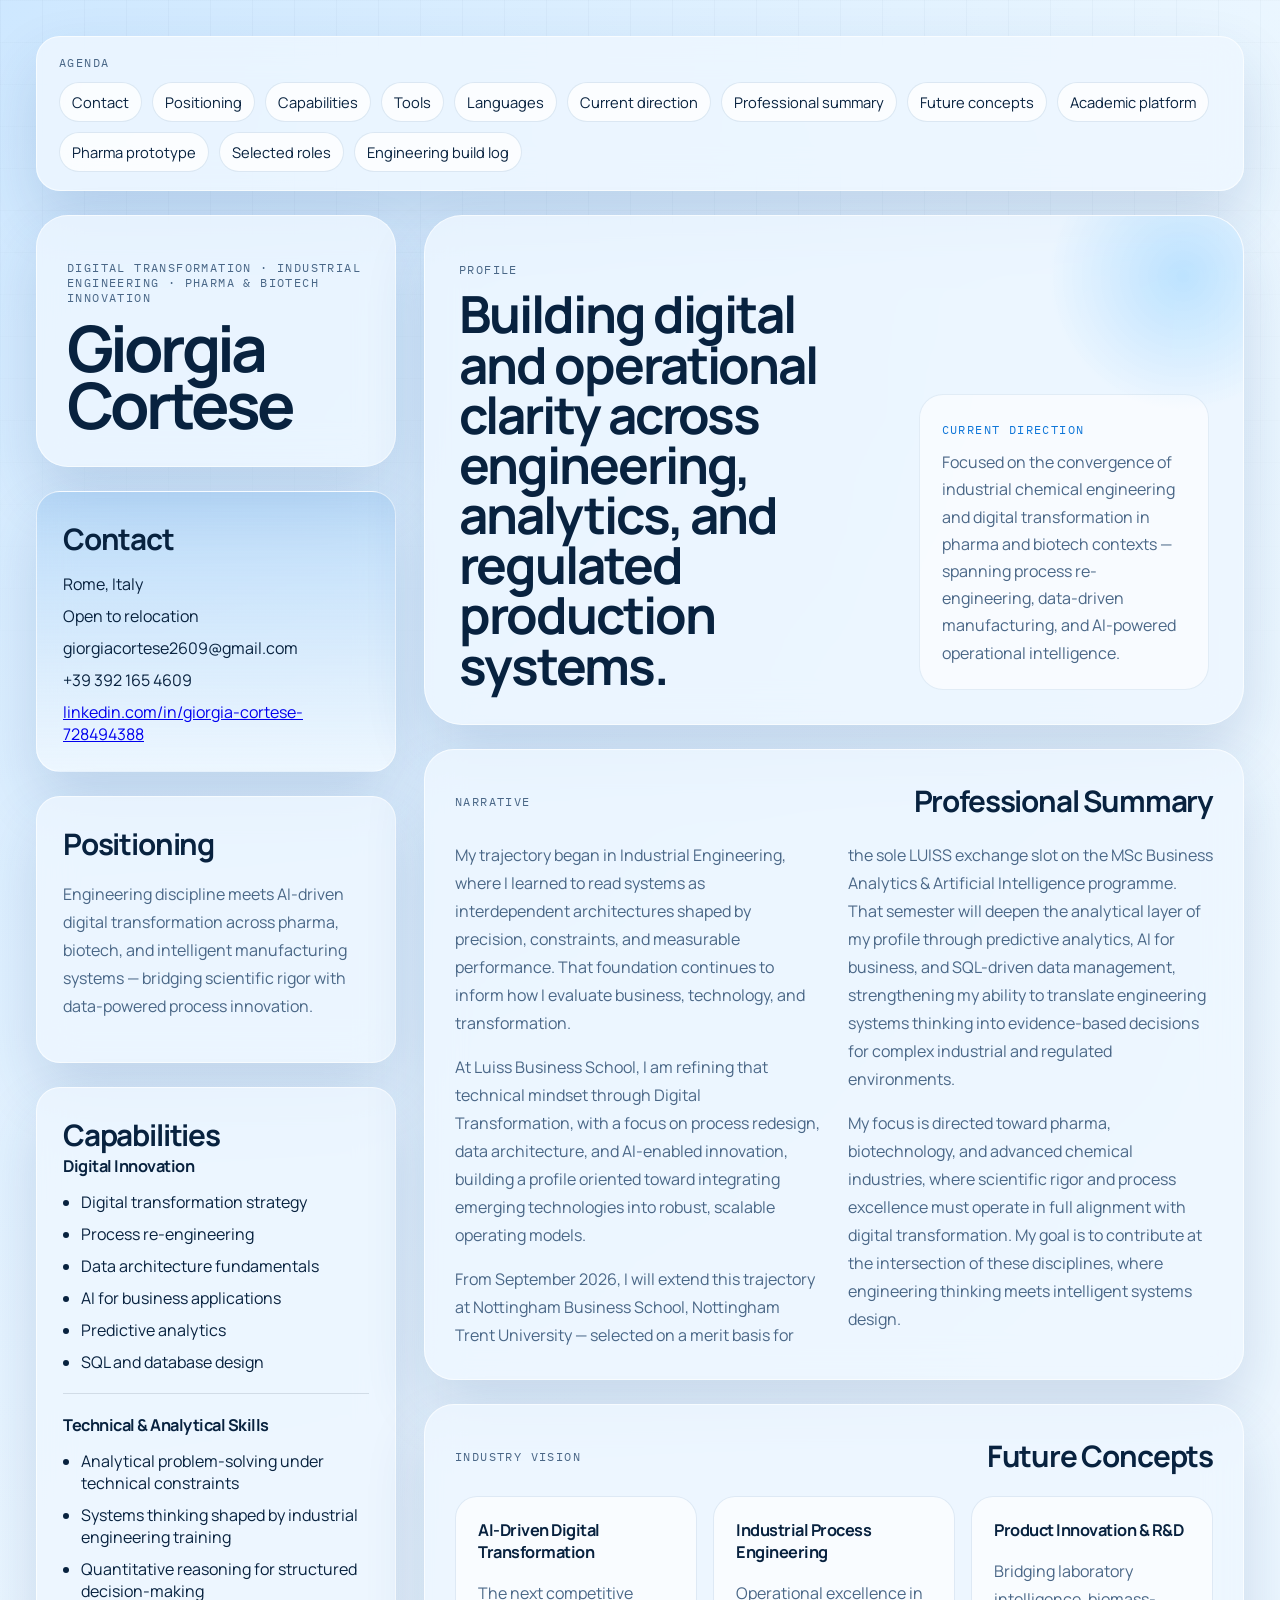
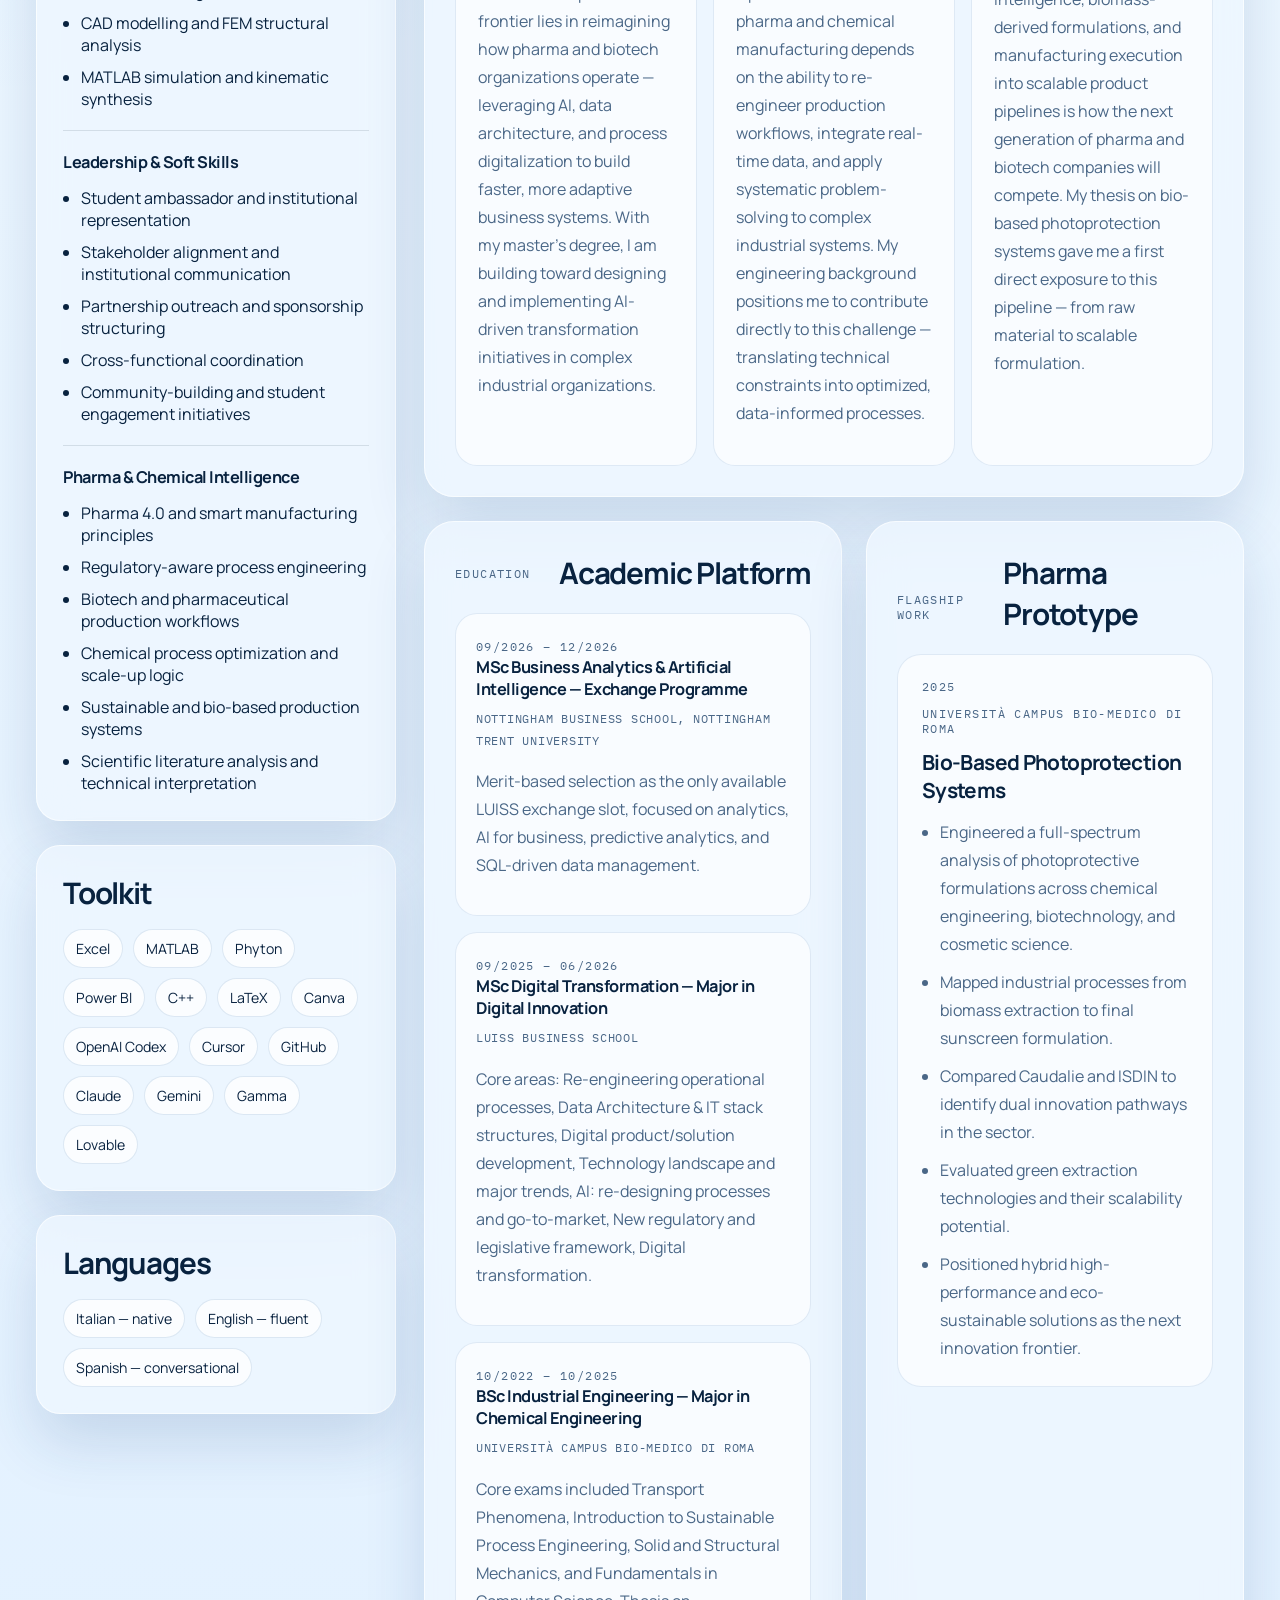
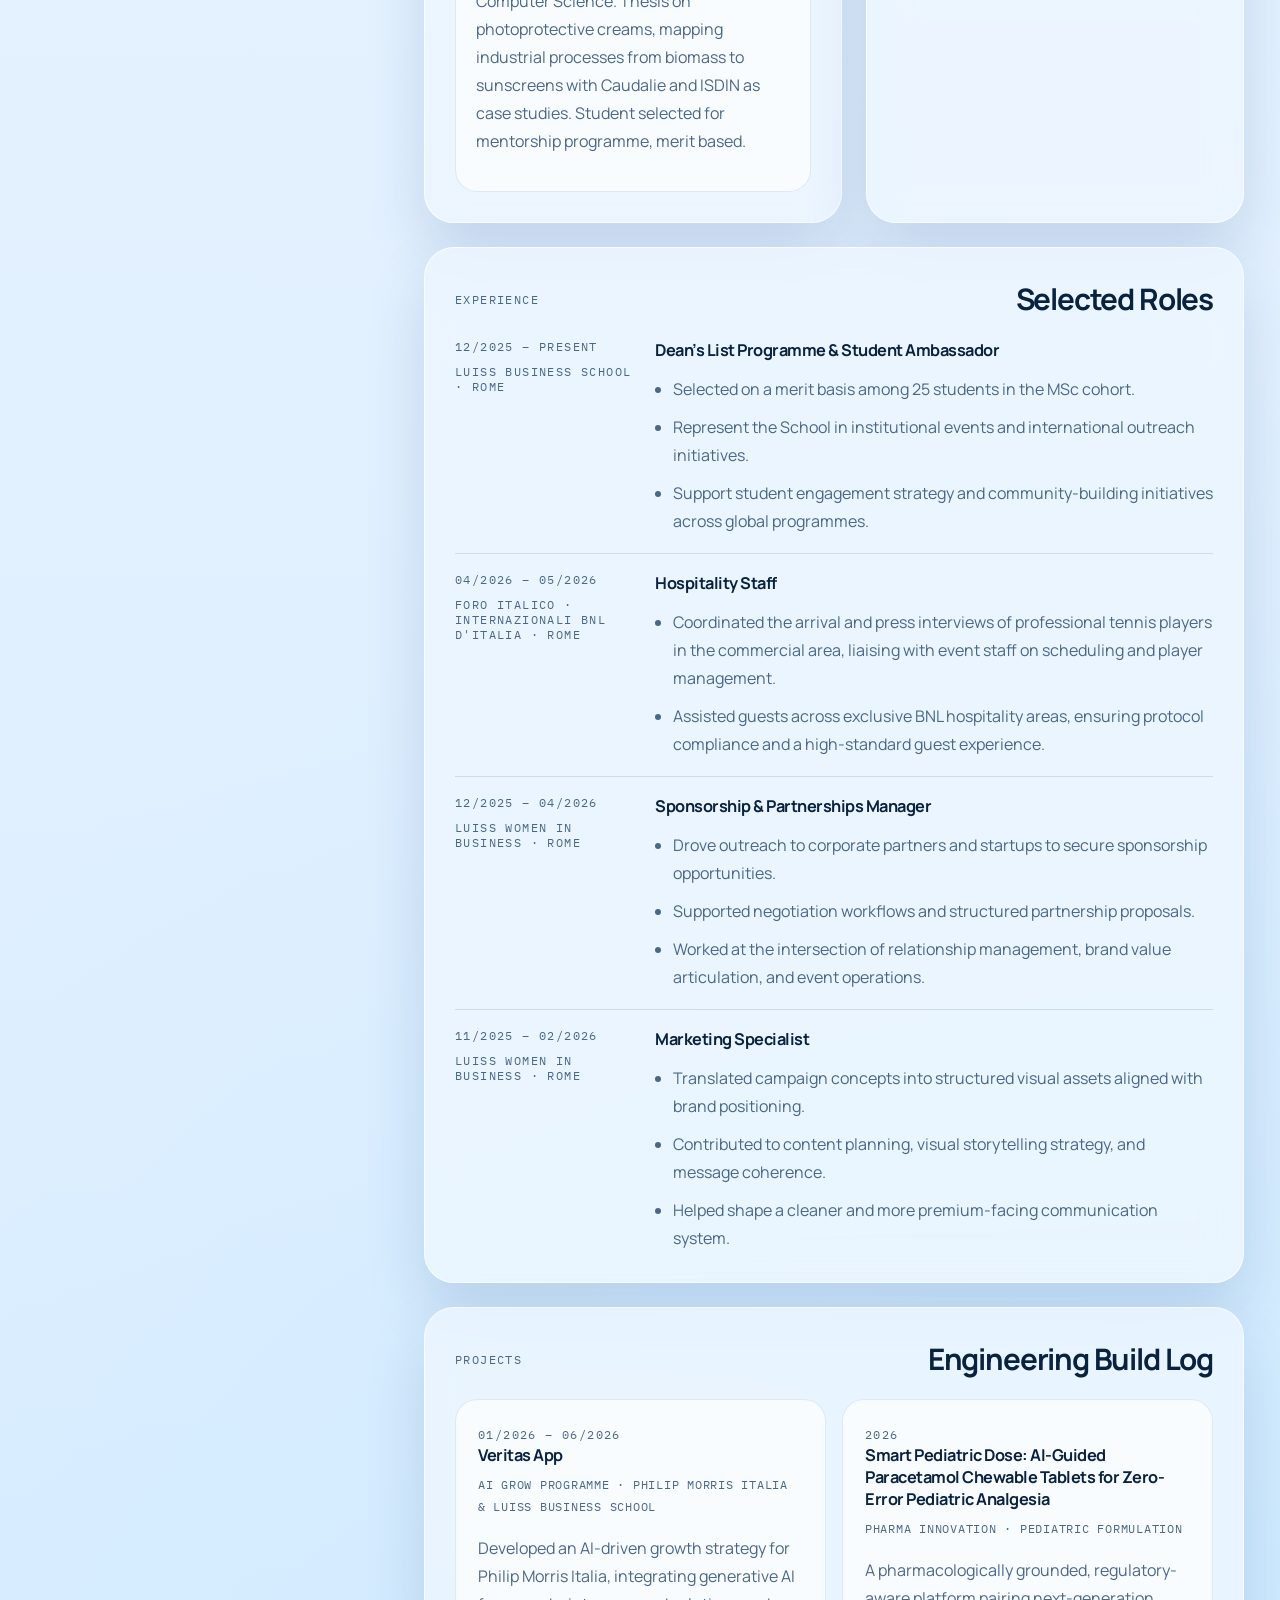
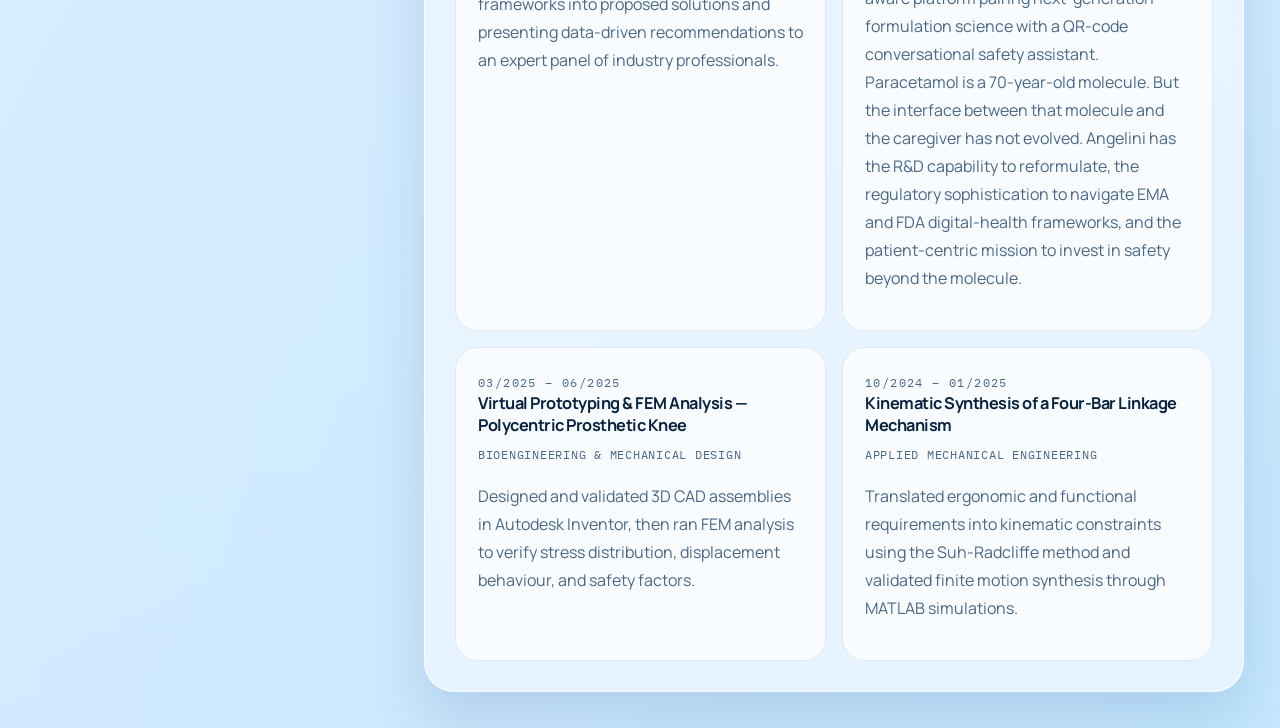
==== commit 23b4685b: "Rename Python toolkit tag to Phyton. Co-authored-by: Cursor <cursoragent@cursor.com>" ====
--- a/docs/index.html
+++ b/docs/index.html
@@ -105,7 +105,7 @@
           <div class="tag-cloud">
             <span>Excel</span>
             <span>MATLAB</span>
-            <span>Python</span>
+            <span>Phyton</span>
             <span>Power BI</span>
             <span>C++</span>
             <span>LaTeX</span>
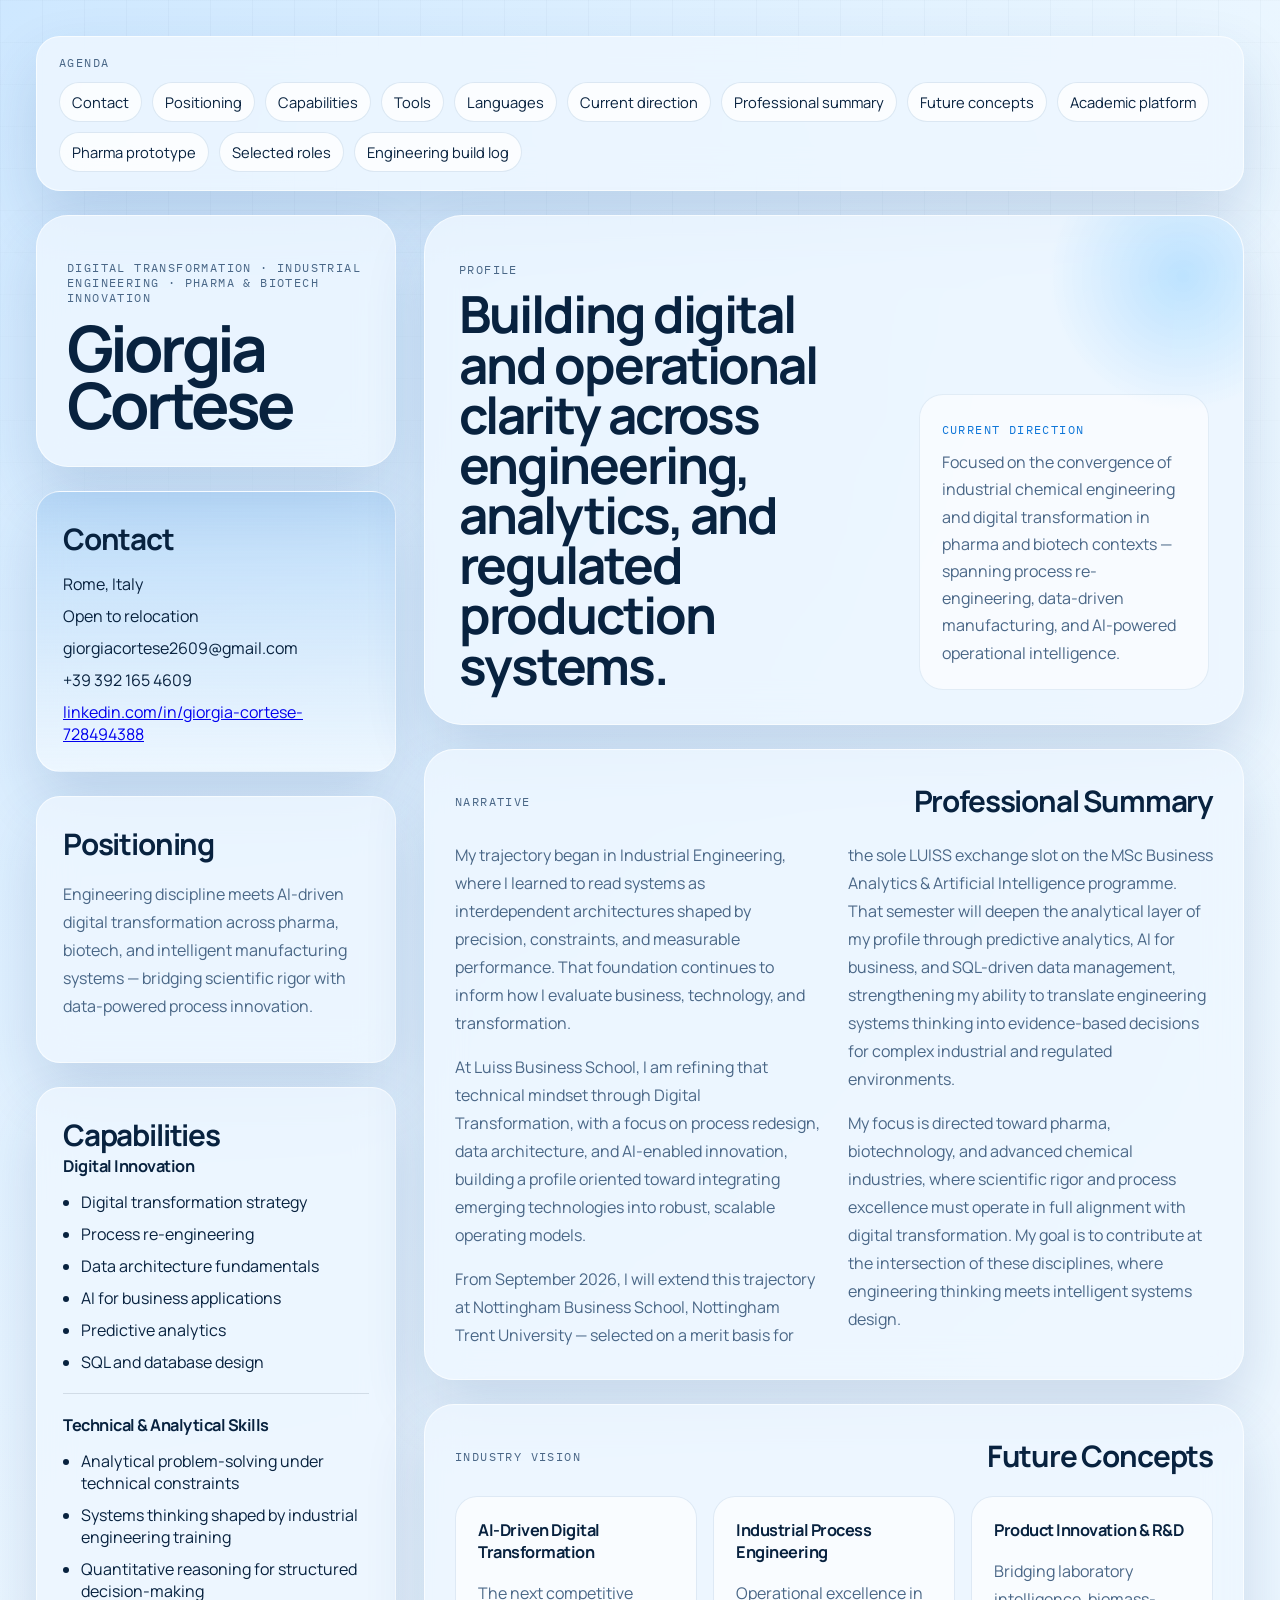
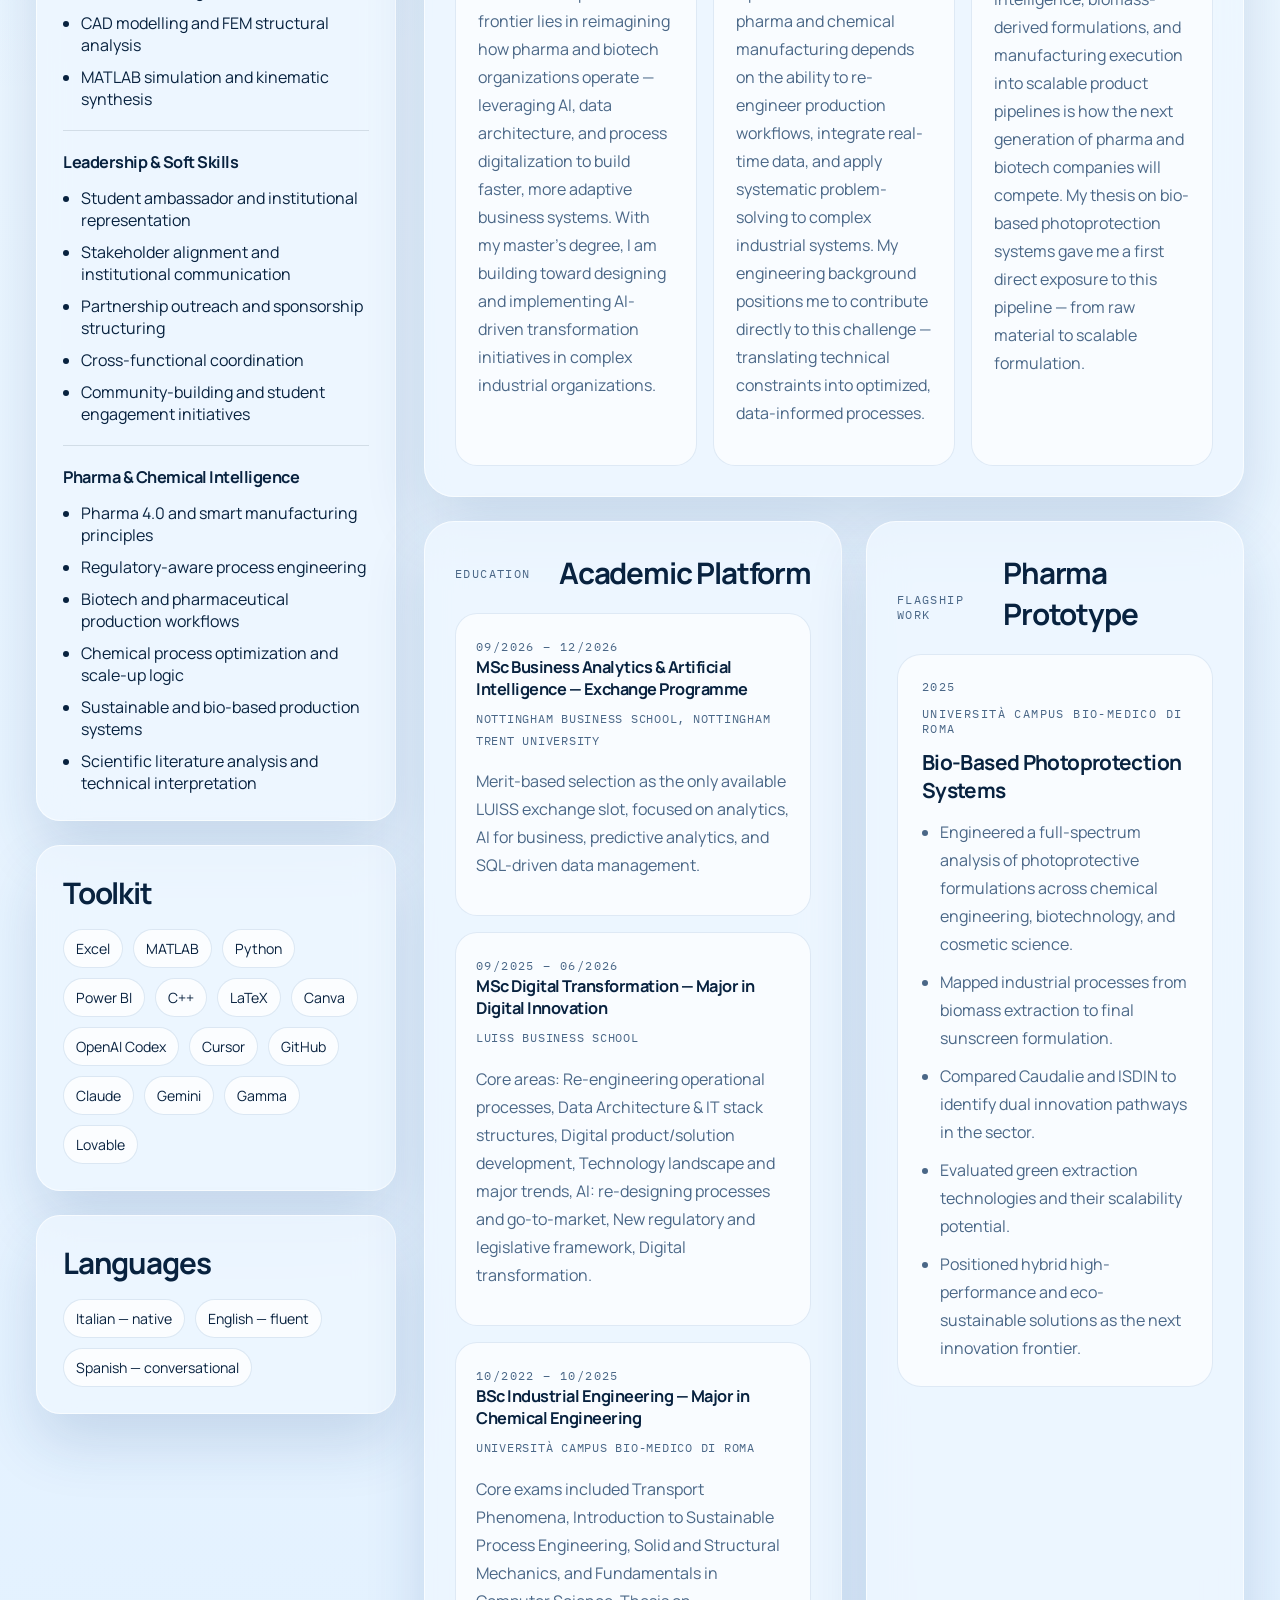
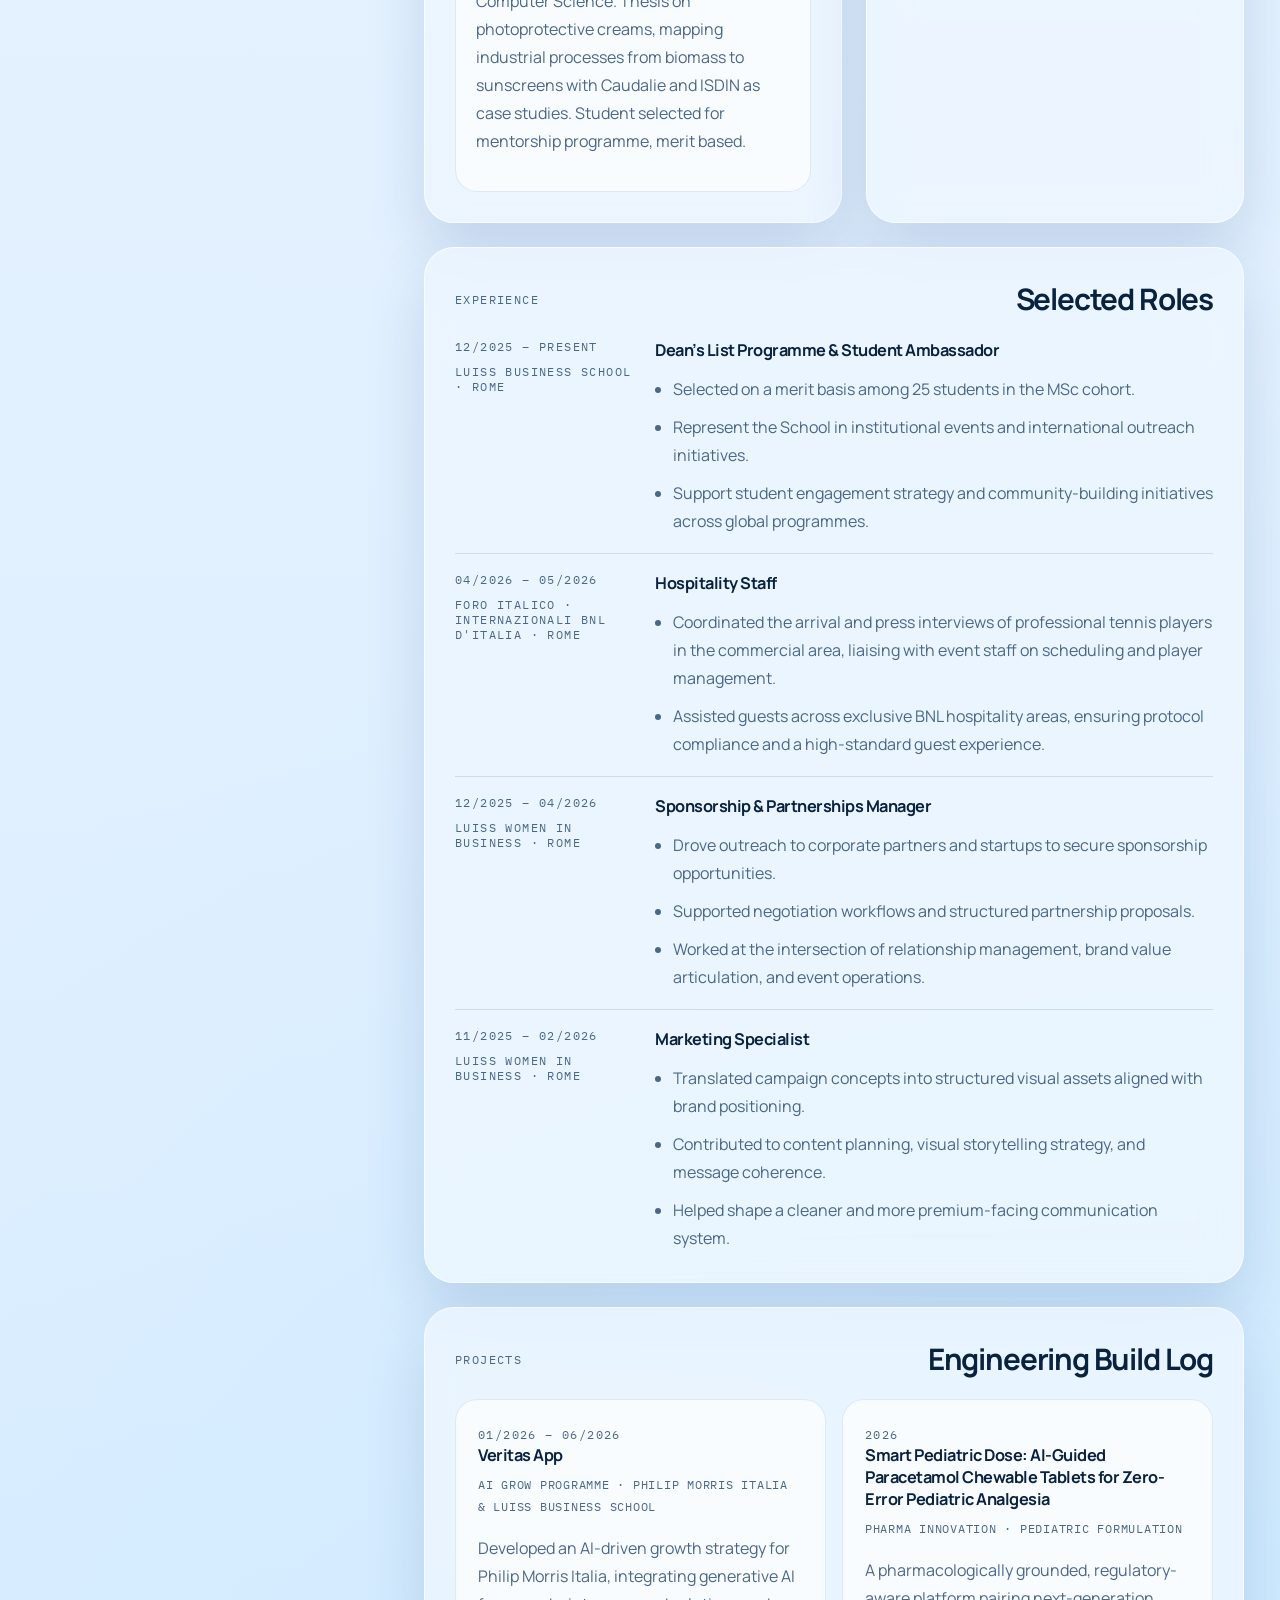
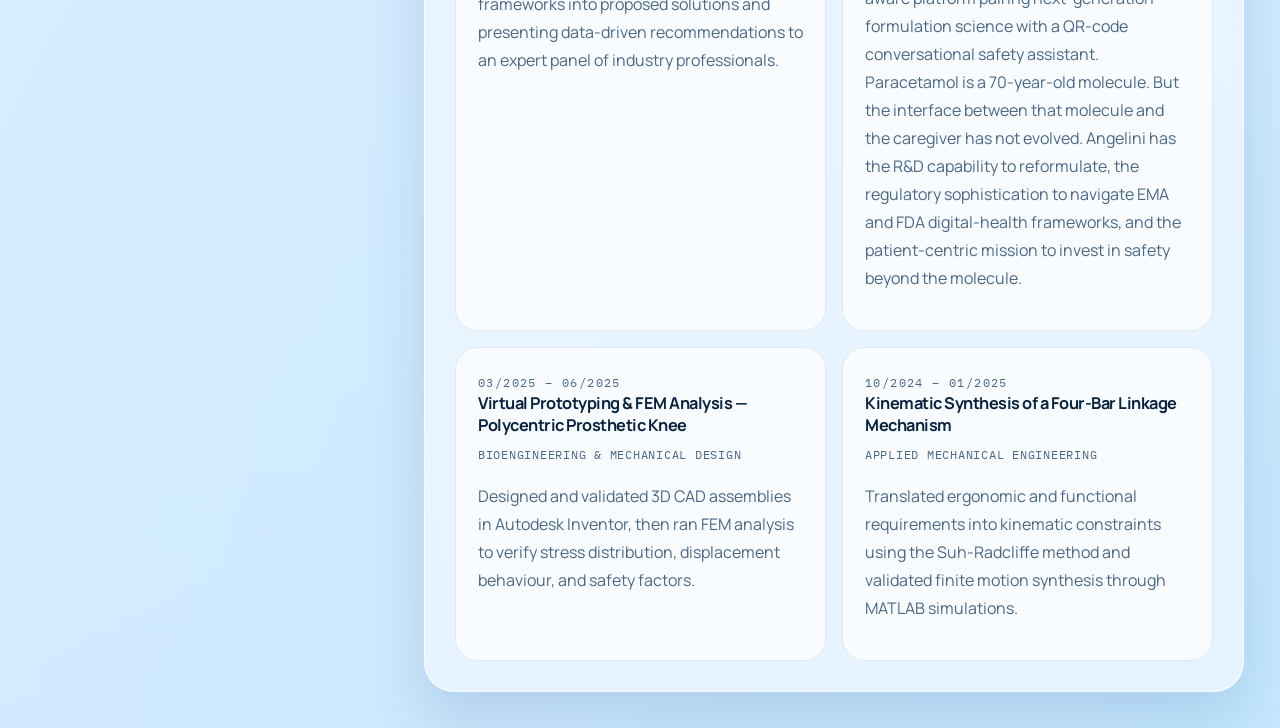
==== commit 616344fa: "Fix Python typo in Toolkit section Co-Authored-By: Claude Opus 5.5 <noreply@anthropic.com> Claude-Se" ====
--- a/docs/index.html
+++ b/docs/index.html
@@ -105,7 +105,7 @@
           <div class="tag-cloud">
             <span>Excel</span>
             <span>MATLAB</span>
-            <span>Phyton</span>
+            <span>Python</span>
             <span>Power BI</span>
             <span>C++</span>
             <span>LaTeX</span>
